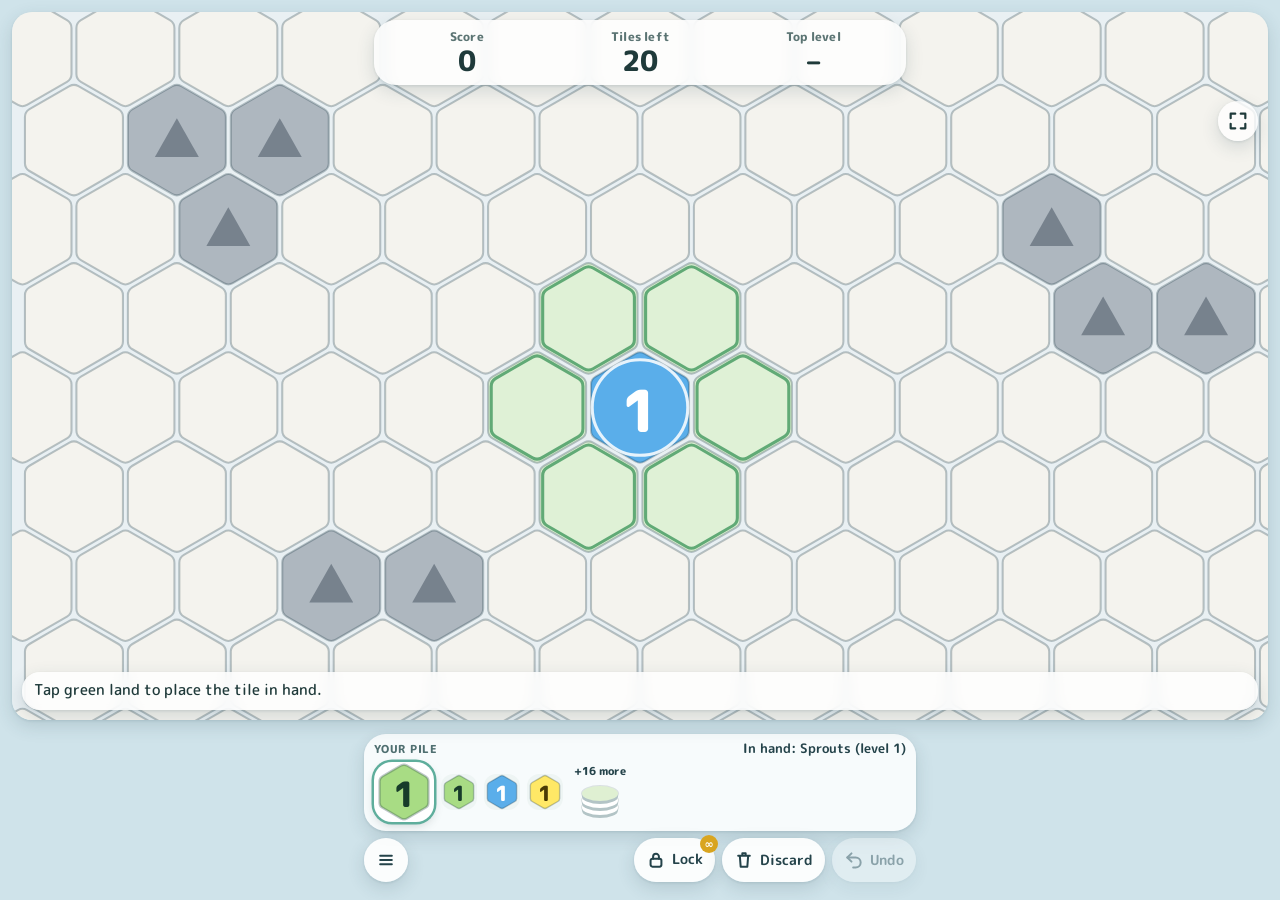
==== index.html @ 90995d63 "LOU-298: Rivers level up past 2, and the width stops at 2 Dan, Nov 20: "make rivers also level up, j" ====
<!doctype html>
<html lang="en">
<head>
<meta charset="utf-8">
<meta name="viewport" content="width=device-width, initial-scale=1, viewport-fit=cover">
<title>Flowgrow</title>
<meta name="description" content="Flowgrow: grow an island from your river. Place tiles, combine the same level, and let the river reach more land.">
<meta name="robots" content="noindex">
<meta name="apple-mobile-web-app-capable" content="yes">
<meta name="mobile-web-app-capable" content="yes">
<meta name="apple-mobile-web-app-title" content="Flowgrow">
<meta name="apple-mobile-web-app-status-bar-style" content="default">
<meta name="theme-color" content="#cfe3ea">
<link rel="manifest" href="manifest.webmanifest">
<link rel="apple-touch-icon" href="apple-touch-icon.png">
<link rel="icon" type="image/png" sizes="192x192" href="icon-192.png">
<link rel="stylesheet" href="fonts/fonts.css">
<link rel="stylesheet" href="play.css">
<link rel="stylesheet" href="flowgrow.css">
</head>
<body>
<!-- Flowgrow (LOU-298, LOU-299): an ecology and nature building game on a hex grid. It began inside Flow Tile and has had its own repo and
     site since Nov 20, 2026. Its own files are flowgrow.js, flowgrow.css and flowgrow.config.js; play.css is a copy of Flow Tile's stylesheet. -->
<div class="app fg" id="app">
  <div class="board" id="board">
    <canvas id="cv" aria-label="The island"></canvas>
    <div class="overlay top" id="top">
      <div class="stats">
        <div class="stat"><span>Score</span><b id="hScore">0</b></div>
        <div class="stat"><span>Tiles left</span><b id="hLeft">0</b></div>
        <div class="stat"><span>Top level</span><b id="hTop">–</b></div>
      </div>
    </div>
    <button type="button" class="icon sq zoom" id="fitBtn" aria-label="Show the whole island"></button>
    <div class="overlay bottom" id="bottom">
      <div class="stuck seaq" id="lockq" role="alertdialog" aria-label="Lock this tile?" hidden><span><b id="lockT"></b><small id="lockS"></small></span><div><button type="button" id="lockYes">Lock</button><button type="button" id="lockNo">Cancel</button></div></div>
      <div class="stuck seaq" id="endq" role="status" hidden><span><b>The pile is empty</b><small>Lock a tile for more copies, or end the run.</small></span><div><button type="button" id="endYes">End run</button></div></div>
      <div class="msg fade" id="msg" role="status"></div>
    </div>
    <div class="lvdone" id="win" style="--t0:0s" hidden>
      <div class="dsheet" role="dialog" aria-labelledby="winTitle">
        <i class="mgrip" aria-hidden="true"></i>
        <div class="dname">Flowgrow</div>
        <h2 id="winTitle">Every tile is placed</h2>
        <div class="dscore" id="wScore"></div>
        <ul id="wGoals"></ul>
        <button type="button" class="dnext" id="again"><b>Play again</b></button>
        <div class="dtoast" id="dToast" role="status" hidden></div>
        <div class="dlinks"><button type="button" id="copyLog">Copy run log</button></div>
      </div>
    </div>
  </div>
  <div class="actions" id="actions">
    <!-- the pile, front to back: the tile in hand, the next tiles, the rest of the stack, then the copies banked by locks -->
    <div class="fgpile" aria-label="Your pile">
      <div class="fgcap"><b>Your pile</b><span id="hName"></span></div>
      <div class="fgtray">
        <div class="fgq" id="queue"></div>
        <div class="fgstack" id="stack" hidden><b id="stackN"></b><i></i><i></i><i></i></div>
        <div class="fgbank" id="bank" hidden><span>Back of the pile</span><div id="bankList"></div></div>
      </div>
    </div>
    <div class="fgbtns">
      <button type="button" id="menuBtn" class="fgb round" aria-label="Menu"><svg viewBox="0 0 24 24" aria-hidden="true"><path d="M5 7h14M5 12h14M5 17h14"/></svg></button>
      <i class="fgsp"></i>
      <button type="button" id="lockBtn" class="fgb fglock" aria-label="Lock a tile"><svg viewBox="0 0 24 24" aria-hidden="true"><rect x="5.500" y="10.500" width="13" height="9.500" rx="2.200"/><path d="M8.500 10.500V8a3.500 3.500 0 017 0v2.500"/></svg><span><b>Lock</b><small id="lockIn"></small></span><b class="ubadge" id="lockN">0</b></button>
      <button type="button" id="discardBtn" class="fgb fgbw" aria-label="Discard this tile"><svg viewBox="0 0 24 24" aria-hidden="true"><path d="M5 7h14M10 7V4h4v3M7 7l1 13h8l1-13"/></svg><b class="fgw">Discard</b></button>
      <button type="button" id="undoBtn" class="fgb fgbw" aria-label="Undo"><svg viewBox="0 0 24 24" aria-hidden="true"><path d="M9 14L4 9l5-5"/><path d="M4 9h10a6 6 0 010 12h-3"/></svg><b class="fgw">Undo</b></button>
    </div>
  </div>
  <div class="mwrap" id="menu" hidden><div class="msheet" role="dialog" aria-label="Menu">
    <i class="mgrip" aria-hidden="true"></i>
    <div class="mhead"><b>Flowgrow</b><span id="mSeed"></span></div>
    <p class="fghow">Place tiles near your river. Two tiles of the same level make the next level. River tiles reach more land.</p>
    <p class="fghow" id="howRiver" hidden></p>
    <p class="fghow" id="howBiome" hidden></p>
    <p class="fghow" id="howBare" hidden></p>
    <p class="fghow" id="howLock">There is no limit on locks. Lock a tile to copy its neighbours, at its level or below, to the back of your pile. A locked tile can't grow any more.</p>
    <div class="fgladder" id="ladder" aria-label="The levels"></div>
    <button type="button" class="mrow" data-m="look"><i class="mico"><svg viewBox="0 0 24 24" aria-hidden="true"><path d="M12 3l7.800 4.500v9L12 21l-7.800-4.500v-9z"/></svg></i><span>Look<small id="lookNote"></small></span></button>
    <button type="button" class="mrow" data-m="zoom"><i class="mico"><svg viewBox="0 0 24 24" aria-hidden="true"><path d="M4 9V4h5M20 9V4h-5M4 15v5h5M20 15v5h-5"/></svg></i><span>Whole island<small>Zoom out, or back in</small></span></button>
    <button type="button" class="mrow" data-m="log"><i class="mico"><svg viewBox="0 0 24 24" aria-hidden="true"><path d="M7 4h10v16H7z"/><path d="M10 9h4M10 13h4"/></svg></i><span>Copy run log<small>One line per move</small></span></button>
    <button type="button" class="mrow rust" data-m="new"><i class="mico"><svg viewBox="0 0 24 24" aria-hidden="true"><path d="M3 12a9 9 0 109-9 9.500 9.500 0 00-6.700 2.800L3 8"/><path d="M3 3v5h5"/></svg></i><span>New run<small>Asks you to confirm</small></span></button>
    <div class="mconf" id="mConf" hidden><span>Start a new run? This run is lost.</span><button type="button" class="mgo" data-m="newYes">New run</button><button type="button" data-m="newNo">Cancel</button></div>
  </div></div>
</div>
<script src="flowgrow.config.js"></script>
<script src="flowgrow.js"></script>
</body>
</html>
---- fonts/fonts.css ----
/* Flow Tile's one typeface, hosted with the game so it works offline and the first load doesn't wait on another site (LOU-293).
   M PLUS Rounded 1c (latin), by Coji Morishita and the M+ Fonts Project, under the SIL Open Font License 1.1. */
@font-face{font-family:"M PLUS Rounded 1c";font-style:normal;font-weight:500;font-display:swap;src:url("mplus-rounded-500.woff2") format("woff2")}
@font-face{font-family:"M PLUS Rounded 1c";font-style:normal;font-weight:700;font-display:swap;src:url("mplus-rounded-700.woff2") format("woff2")}
@font-face{font-family:"M PLUS Rounded 1c";font-style:normal;font-weight:800;font-display:swap;src:url("mplus-rounded-800.woff2") format("woff2")}
---- play.css ----
/* Copied whole from Flow Tile's play.css (DanRossLi/flowtile, commit 7f58a99, Nov 20, 2026). Flowgrow uses part of it for the board, the top bar,
   the menu sheet and the result sheet; the rest is the river game's and can be trimmed. */
/* Flow Tile: shared layout for every map.
   Everything lives inside the game window: title bar and stats float over the top of the board,
   the message floats at the bottom, and the action buttons sit under the board at the thumb.
   Look: bright, flat and chunky (Polytopia-style): solid panels with a darker bottom edge, bold rounded type. */
:root{
  --night:#13222e; --panel:#1e3a4e; --panel-2:#2a4d66; --ink:#eef6fb; --muted:#a9c3d3;
  --water:#5cc0ff; --flow:#62e0c8; --blue:#2f9be8; --blue-d:#1d6aa6; --gold:#ffd166; --gold-d:#c98f1e; --warn:#ff9f5a; --green:#7cc94c;
  --paper:#f4f1e8; --paper-ink:#23323b; --paper-line:#e2ddd0;
  --glass:rgba(14,32,48,.82); --edge:inset 0 -3px 0 rgba(0,0,0,.28);
  --display:"Fredoka","Nunito",system-ui,sans-serif; --body:"Nunito",system-ui,sans-serif;
  --gap:8px; --btn-pad:14px;
  color-scheme:dark;
}
html,body{height:100%;margin:0;overflow:hidden}
body{position:fixed;inset:0;background:linear-gradient(180deg,#1a3346 0%,var(--night) 60%,#0f1c26 100%);color:var(--ink);font-family:var(--body);font-size:15px;
  -webkit-tap-highlight-color:transparent;overscroll-behavior:none;-webkit-user-select:none;user-select:none}
.app{max-width:560px;margin:0 auto;height:100%;height:100dvh;box-sizing:border-box;display:grid;gap:var(--gap);
  grid-template-rows:minmax(0,1fr) auto;grid-template-areas:"board" "actions";
  padding:max(8px,env(safe-area-inset-top,0px)) max(8px,env(safe-area-inset-right,0px)) max(10px,env(safe-area-inset-bottom,0px)) max(8px,env(safe-area-inset-left,0px))}

/* ---------- the game window: an island in the sea */
.board{grid-area:board;position:relative;min-height:0;border-radius:22px;overflow:hidden;touch-action:none;background:#2b68b0;
  box-shadow:0 6px 0 #0b1620,inset 0 0 0 2px rgba(255,255,255,.08)}
canvas{position:absolute;inset:0;width:100%;height:100%;display:block;-webkit-touch-callout:none;-webkit-user-select:none;user-select:none}
.overlay{position:absolute;left:0;right:0;pointer-events:none;padding:10px}
.overlay button{pointer-events:auto}
.top{top:0;display:grid;gap:4px;padding:8px 10px 6px;background:linear-gradient(180deg,rgba(9,24,38,.55) 0%,rgba(9,24,38,.25) 65%,rgba(9,24,38,0) 100%)}
/* ---------- top bar like Polytopia (LOU-267): Score · Turn · Water (+flow), a small label over a big number, straight on the map */
.stats{display:grid;grid-template-columns:1fr 1fr 1.35fr;align-items:end;text-align:center}
.stats .stat{display:block;background:none;box-shadow:none;border-radius:12px;padding:2px 0;margin:0;color:#fff;font-family:var(--body);min-width:0}
.stats button.stat{pointer-events:auto;cursor:pointer}
.stats button.stat:active{transform:translateY(1px);box-shadow:none}
.stat span{display:block;font-size:12px;font-weight:800;letter-spacing:.07em;text-transform:uppercase;color:#eaf4fa;white-space:nowrap;
  text-shadow:0 1px 2px rgba(0,0,0,.9),0 0 6px rgba(0,0,0,.6)}
.stat span small{font-size:11px;letter-spacing:.02em;text-transform:none;color:#cfe2ee}
.stat b{display:flex;justify-content:center;align-items:baseline;gap:4px;font-family:var(--display);font-weight:700;font-size:26px;line-height:1.1;color:#fff;white-space:nowrap;
  font-variant-numeric:tabular-nums;text-shadow:0 2px 0 rgba(0,0,0,.6),0 0 8px rgba(0,0,0,.5)}
.stat b i{font-style:normal}
.stat b small{font-size:16px;color:#dbe8f0}
.stat.over b{color:var(--warn)}
.stat.water b i{color:var(--water)}
.stat.water b svg{width:21px;height:21px;align-self:center;fill:var(--water);stroke:#0b3a5e;stroke-width:1.2;filter:drop-shadow(0 2px 0 rgba(0,0,0,.5))}
.stat.water b svg .hl{fill:none;stroke:#e6f6ff;stroke-width:1.8;stroke-linecap:round}
.stat.water em{display:inline-block;font-style:normal;color:var(--flow);font-size:20px}
.stat.water em i{color:var(--flow) !important}
.stat.bump,.stat em.bump{animation:bump .35s ease-out}
.stat.spill{animation:spill .5s ease-out}
.subrow{display:flex;flex-wrap:wrap;justify-content:center;align-items:center;gap:5px}
.wx{display:inline-flex;align-items:center;gap:4px;padding:3px 9px;border-radius:999px;background:rgba(10,26,40,.62);font-weight:800;font-size:12px;white-space:nowrap;color:#fff}
.wx svg{width:15px;height:15px;fill:none;stroke:#fff;stroke-width:3;stroke-linecap:round;stroke-linejoin:round}
.wx span{color:var(--muted);font-size:11px}
.wx.rain b,.wx.cloud b{color:#9fd4ff}.wx.drought b{color:#ffbe5a}.wx.fire b{color:#ff7a5a}
/* the Water card */
.cells.big{margin:0}
.cells.big i{height:14px;border-radius:6px;background:#d9d3c4;box-shadow:inset 0 2px 0 rgba(0,0,0,.12)}
.cells.big i.f{background:#2f9be8;box-shadow:inset 0 -2px 0 rgba(0,0,0,.18)}
.wline{display:flex;justify-content:space-between;gap:10px;font-weight:800;font-size:14px;padding:2px 2px}
.wline span{color:#6c7b83}
.wline b.flw{color:#178a76}
.tcard .rivers button{background:#ebe5d6;color:#4c5c65;box-shadow:none}
.tcard .rivers button small{color:var(--paper-ink)}
.tcard .rivers button.on{box-shadow:inset 0 0 0 2px #2f9be8}
.bottom{bottom:0}

.bar{display:flex;align-items:center;gap:10px;min-width:0}
.brand{font-family:var(--display);font-weight:700;font-size:21px;letter-spacing:.01em;white-space:nowrap;text-shadow:0 3px 0 #0b1620}
.brand span{color:var(--water)}
.lvl{flex:1;min-width:0;font-size:12px;color:#d6e6f0;font-weight:800;letter-spacing:.1em;text-transform:uppercase;
  white-space:nowrap;overflow:hidden;text-overflow:ellipsis;text-align:right;text-shadow:0 2px 0 rgba(0,0,0,.35)}
.icon{width:40px;height:40px;padding:0;border-radius:50%;font-size:18px;flex:none;background:var(--panel-2);box-shadow:0 3px 0 #0f2232}

.hud{display:flex;gap:0;background:#142d40;border-radius:14px;box-shadow:inset 0 3px 0 rgba(0,0,0,.22);padding:2px 0}
/* stats sit in one solid strip, split by thin lines (LOU-260) */
.hud .chip{background:none;box-shadow:none;border-radius:0;border-left:2px solid rgba(255,255,255,.07)}
.hud .chip:first-child{border-left:0}
.chip{flex:1;min-width:0;background:var(--glass);border-radius:14px;padding:5px 6px;text-align:center;box-shadow:var(--edge)}
.chip span{display:block;font-size:10px;color:var(--muted);font-weight:800;letter-spacing:.08em;text-transform:uppercase;
  white-space:nowrap;overflow:hidden;text-overflow:ellipsis}
.chip b{display:block;font-family:var(--display);font-weight:700;font-size:20px;font-variant-numeric:tabular-nums;line-height:1.15;white-space:nowrap;text-shadow:0 2px 0 rgba(0,0,0,.35)}
.chip i{font-style:normal}
.chip small{font-size:.55em;font-weight:800;color:var(--muted);margin-left:2px;text-shadow:none}
/* water tank: amount, storage cells, flow per turn */
.chip.tank{text-align:left;padding:7px 10px}
.tline{display:flex;align-items:baseline;gap:6px;min-width:0}
.tank .tline span{display:inline;flex:none}
.tank .tline b{display:inline;color:var(--water);font-size:22px}
.tank .tline small{font-size:12px;margin:0;white-space:nowrap}
.tank .tline em{margin-left:auto;font-style:normal;font-weight:800;font-size:12px;color:#0f2a12;background:#8fdc5e;border-radius:999px;padding:1px 8px;white-space:nowrap;box-shadow:inset 0 -2px 0 rgba(0,0,0,.2)}
.cells{display:flex;gap:3px;margin-top:6px}
.cells i{flex:1;height:9px;border-radius:4px;background:#244459;box-shadow:inset 0 2px 0 rgba(0,0,0,.25)}
.cells i.f{background:var(--water);box-shadow:inset 0 -2px 0 rgba(0,0,0,.18)}
.cells i.new{animation:fill .45s cubic-bezier(.3,1.6,.5,1) var(--d,0ms) both}
@keyframes fill{0%{transform:scaleY(.2);background:#244459}60%{transform:scaleY(1.5);background:#bfe9ff}100%{transform:none}}
.chip.spill{animation:spill .5s ease-out}
@keyframes spill{20%,60%{transform:translateX(-3px)}40%,80%{transform:translateX(3px)}}
.chip.mini{flex:none;width:70px}
/* flow: its own teal chip (LOU-258). Water is blue, flow is teal, green means grass */
.chip.flow{width:84px;padding-bottom:4px}
.chip.flow span{color:var(--flow)}
.chip.flow b{color:var(--flow);display:flex;align-items:center;justify-content:center;gap:3px}
.chip.flow b svg{width:17px;height:17px;fill:none;stroke:var(--flow);stroke-width:2.6;stroke-linecap:round;flex:none}
.chip.flow b i{font-style:normal}
.chip.flow .per{display:block;margin:0;font-size:9px;line-height:1.1;color:var(--muted);white-space:nowrap}
.hud.many .chip.flow{width:58px}
.hud.many .chip.flow .per{display:none}
.chip.mini.over b{color:var(--warn)}
.chip.wind{width:56px}
.chip.sky{width:72px;padding-left:4px;padding-right:4px}
.chip.sky span{letter-spacing:.02em}
.chip.sky b{font-size:17px;white-space:nowrap}
.hud.many .chip.mini{width:56px}
.hud.many .chip.sky{width:68px}
.hud.many .chip.wind{width:48px}
.tank .tline{flex-wrap:wrap;row-gap:2px}
.chip.sky.rain b,.chip.sky.cloud b{color:#9fd4ff}
.chip.sky.drought b{color:#ffbe5a}
.chip.sky.fire b{color:#ff7a5a}
.chip.wind svg{width:22px;height:22px;fill:none;stroke:#fff;stroke-width:3;stroke-linecap:round;stroke-linejoin:round;display:block;margin:1px auto 0}
/* goals stay on screen */
.goals{display:flex;flex-wrap:wrap;gap:5px;justify-content:center}
.goal{display:inline-flex;align-items:center;gap:4px;padding:3px 9px;border-radius:999px;background:rgba(10,26,40,.62);font-weight:800;font-size:12px;white-space:nowrap}
.goal svg{width:14px;height:14px;fill:none;stroke:var(--muted);stroke-width:2.2;stroke-linejoin:round}
.goal.got{color:#3a2600;background:var(--gold);box-shadow:inset 0 -3px 0 var(--gold-d)}
.goal.got svg{fill:#fff6d6;stroke:#3a2600}
.goal.live{color:var(--gold)}
dialog b.wtr{color:#1d6aa6}dialog b.flw{color:#178a76}
.goal.live svg{stroke:var(--gold)}
.goal.miss{color:var(--warn)}
.goal.miss svg{stroke:var(--warn)}
.goal.bump{animation:bump .35s ease-out}
/* zoom button floats under the top bar */
.zoom{position:absolute;right:10px;z-index:1;display:grid;place-items:center;border-radius:14px;color:var(--ink);background:var(--panel-2);box-shadow:0 3px 0 #0f2232}
.sq svg,.zoom svg{width:22px;height:22px;fill:none;stroke:currentColor;stroke-width:2.4;stroke-linecap:round;stroke-linejoin:round;display:block;margin:auto}
.chip.bump{animation:bump .35s ease-out}
@keyframes bump{40%{transform:scale(1.1)}}

.msg{background:var(--paper);color:var(--paper-ink);border-radius:16px;padding:9px 13px;
  font-weight:800;font-size:14px;line-height:1.35;box-shadow:0 4px 0 #b9b19c,0 8px 18px rgba(0,0,0,.25);
  min-height:calc(1.35em + 18px);box-sizing:border-box}
.msg{transition:opacity .5s,transform .5s}
.msg.fade{opacity:0;transform:translateY(6px)}
.msg.warn{background:#ffe2c6;color:#6b2c00;box-shadow:0 4px 0 #d79a66,0 8px 18px rgba(0,0,0,.25)}
.msg.pop{animation:msgpop .32s cubic-bezier(.3,1.5,.5,1)}
@keyframes msgpop{from{transform:translateY(8px) scale(.97);opacity:.4}}

/* ---------- win card, centred over the board: stars, a blue ribbon, the goals on paper */
.win{position:absolute;inset:0;display:grid;place-items:center;padding:16px;background:rgba(8,20,32,.55);pointer-events:auto;animation:fadein .4s .7s both}
.win[hidden]{display:none}
@keyframes fadein{from{opacity:0}}
.card{background:var(--panel);border-radius:22px;padding:14px 16px 16px;text-align:center;width:min(330px,100%);box-sizing:border-box;
  box-shadow:0 6px 0 #0b1620,0 16px 40px rgba(0,0,0,.45);animation:cardin .45s .75s cubic-bezier(.3,1.4,.5,1) both}
@keyframes cardin{from{transform:translateY(30px) scale(.9);opacity:0}}
.stars{display:flex;justify-content:center;align-items:flex-end;gap:2px;height:72px}
.stars .st svg{display:block;width:52px;height:52px}
.stars .st.s1 svg{width:68px;height:68px}
.stars .st path{fill:#2b4a5e;stroke:#16303f;stroke-width:1.2;stroke-linejoin:round}
.stars .st path.glint{fill:rgba(255,255,255,.06);stroke:none}
.stars .st.on path{fill:var(--gold);stroke:var(--gold-d)}
.stars .st.on path.glint{fill:#ffe39a;stroke:none}
.stars .st{animation:starpop .5s cubic-bezier(.3,1.8,.5,1) both}
.stars .s0{animation-delay:1.05s}.stars .s1{animation-delay:1.3s}.stars .s2{animation-delay:1.55s}
@keyframes starpop{from{transform:scale(0) rotate(-40deg);opacity:0}}
.ribbon{display:inline-block;margin:6px 0 2px;background:var(--blue);padding:9px 26px;border-radius:12px;box-shadow:inset 0 -4px 0 var(--blue-d),0 6px 14px rgba(0,0,0,.3)}
.card h2{font-family:var(--display);font-weight:700;font-size:23px;line-height:1.05;margin:0;color:#fff}
.wsub{font-size:11px;font-weight:800;letter-spacing:.12em;text-transform:uppercase;color:var(--muted);margin:6px 0 2px}
.card ul{list-style:none;margin:10px 0 14px;padding:4px 12px;display:grid;font-size:14px;text-align:left;background:var(--paper);color:var(--paper-ink);border-radius:18px}
.card li{display:flex;align-items:center;gap:10px;padding:8px 0;border-bottom:1px solid var(--paper-line);font-weight:800}
.card li:last-child{border-bottom:0}
.card li i{width:28px;height:28px;border-radius:50%;flex:none;background:#c9c3b3}
.card li.g0 i{background:var(--blue)}.card li.g1 i{background:#5cb844}.card li.g2 i{background:#e2a41c}.card li.g3 i{background:#3f8a4a}
.card li span{flex:1;min-width:0}
.card li b{font-family:var(--display);font-size:18px;color:#b8b09b}
.card li.got b{color:#e2a41c}
.card li.extra b{color:var(--paper-ink)}
.card .row{display:grid;grid-template-columns:1fr 1fr;gap:8px}
.card .row.one{grid-template-columns:1fr}
.card a.btn{text-decoration:none;text-align:center}

/* ---------- buttons: solid, with a darker bottom edge that presses in */
.actions{grid-area:actions;display:grid;grid-template-columns:1fr 1fr 1fr 1.5fr;align-items:end;gap:4px;padding:6px 8px 4px;
  background:var(--panel);border-radius:20px;box-shadow:0 4px 0 #0b1620}
/* round labelled buttons, Polytopia-style (LOU-260) */
button.rb{background:none;box-shadow:none;padding:0;display:grid;justify-items:center;gap:3px;min-width:0;border-radius:14px}
button.rb:active:not(:disabled){transform:none;box-shadow:none}
.rb>i{position:relative;display:grid;place-items:center;width:46px;height:46px;border-radius:50%;background:var(--panel-2);color:var(--ink);
  box-shadow:0 4px 0 #0f2232,inset 0 2px 0 rgba(255,255,255,.08);transition:transform .08s}
.rb:active:not(:disabled)>i{transform:translateY(3px);box-shadow:0 1px 0 #0f2232}
.rb>i svg{width:22px;height:22px;fill:none;stroke:currentColor;stroke-width:2.4;stroke-linecap:round;stroke-linejoin:round}
.rb>span{font-size:11px;font-weight:700;line-height:1.1;color:var(--muted);text-align:center;letter-spacing:.02em}
.rb.go>i{width:62px;height:62px;margin-top:-22px;background:var(--blue);color:#fff;box-shadow:0 5px 0 var(--blue-d),0 0 0 4px var(--panel),0 8px 16px rgba(0,0,0,.3)}
.rb.go:active:not(:disabled)>i{box-shadow:0 2px 0 var(--blue-d),0 0 0 4px var(--panel)}
.rb.go>i svg{width:32px;height:32px;stroke-width:2.4}
.rb.go>span{color:#fff;font-size:12px}
.rb.go .gain{position:absolute;top:-13px;left:50%;transform:translateX(-50%);font:800 11px var(--body);color:#06233a;background:#bfe4ff;padding:2px 7px;box-shadow:0 2px 0 rgba(0,0,0,.25);white-space:nowrap}
.rb.go .gain.spill{background:var(--warn);color:#2a1608}
.rb.go.ready>i{animation:ready 1.4s ease-in-out infinite}
.rb:disabled{opacity:.45}

/* ---------- turn banner: sweeps across the board at each water cycle (LOU-260) */
.banner{position:absolute;left:0;right:0;top:42%;z-index:3;pointer-events:none;display:grid;justify-items:center;padding:10px 0 12px;
  background:linear-gradient(90deg,rgba(29,106,166,0),rgba(29,106,166,.92) 18%,rgba(47,155,232,.95) 50%,rgba(29,106,166,.92) 82%,rgba(29,106,166,0));
  box-shadow:0 4px 0 rgba(11,22,32,.35);opacity:0}
.banner[hidden]{display:none}
.banner b{font-family:var(--display);font-weight:700;font-size:34px;line-height:1;color:#fff;text-shadow:0 3px 0 var(--blue-d)}
.banner small{font-weight:800;font-size:13px;color:#e4f4ff;margin-top:3px}
.banner.go{animation:bswipe 1.7s cubic-bezier(.2,.9,.3,1) both}
.banner.go b{animation:bpop 1.7s cubic-bezier(.3,1.6,.5,1) both}
@keyframes bswipe{0%{opacity:0;transform:translateX(-60%) scaleY(.6)}18%{opacity:1;transform:none}78%{opacity:1;transform:none}100%{opacity:0;transform:translateX(60%) scaleY(.8)}}
@keyframes bpop{0%{transform:scale(.4)}22%{transform:scale(1.12)}32%{transform:none}}
@media (prefers-reduced-motion:reduce){.banner.go,.banner.go b{animation:none;opacity:1}}
button,a.btn{font:inherit;font-family:var(--display);font-weight:700;font-size:17px;border:0;border-radius:16px;padding:var(--btn-pad) 10px;
  color:var(--ink);background:var(--panel-2);cursor:pointer;touch-action:manipulation;display:block;box-shadow:0 4px 0 #0f2232;transition:transform .08s}
button:active:not(:disabled),a.btn:active{transform:translateY(3px);box-shadow:0 1px 0 #0f2232}
.end{background:var(--blue) !important;color:#fff !important;box-shadow:0 5px 0 var(--blue-d) !important;text-shadow:0 2px 0 rgba(0,0,0,.2)}
.end:active:not(:disabled){transform:translateY(3px);box-shadow:0 2px 0 var(--blue-d) !important}
button:disabled{opacity:.45}
button:focus-visible,a.btn:focus-visible{outline:3px solid var(--gold);outline-offset:2px}
.end{display:flex;align-items:center;justify-content:center;gap:4px 8px;flex-wrap:wrap;line-height:1.15}
.gain{font-size:14px;padding:2px 9px;border-radius:999px;background:rgba(6,35,58,.28);text-shadow:none}
.gain[hidden]{display:none}
.gain.spill{background:var(--warn);color:#2a1608}
.end.ready{animation:ready 1.4s ease-in-out infinite}
@keyframes ready{50%{transform:translateY(-2px);box-shadow:0 7px 0 var(--blue-d),0 0 0 7px rgba(92,192,255,.3)}}

/* ---------- goal card: what this map teaches and its star goals */
dialog.goalcard .eyebrow{display:block;font-family:var(--display);font-weight:600;font-size:13px;letter-spacing:.06em;text-transform:uppercase;color:#2f9be8;margin:0 0 2px}
dialog.goalcard .learn{margin:0 0 14px;font-size:16px}
dialog.goalcard h3{font-family:var(--display);color:var(--paper-ink);font-size:16px;margin:0 0 8px}
dialog.goalcard .aims{list-style:none;padding:0;margin:0 0 16px;gap:8px}
dialog.goalcard .aims li{display:flex;align-items:center;gap:10px;padding:9px 12px;border-radius:12px;background:#ebe5d6;font-weight:700;animation:aimin .4s both}
dialog.goalcard .aims li:nth-child(2){animation-delay:.12s}dialog.goalcard .aims li:nth-child(3){animation-delay:.24s}
dialog.goalcard .aims svg{width:22px;height:22px;flex:none;fill:#ffcf3a;stroke:#c9961a;stroke-width:1.5;stroke-linejoin:round}
@keyframes aimin{from{opacity:0;transform:translateX(-10px)}to{opacity:1;transform:none}}
@media (prefers-reduced-motion:reduce){dialog.goalcard .aims li{animation:none}}
dialog .orow2{display:grid;gap:8px}
dialog .orow2 a.btn{text-decoration:none;text-align:center}
/* ---------- help dialog */
dialog{background:var(--paper);color:#4c5c65;border:0;border-radius:20px;padding:18px 18px;font-size:15px;line-height:1.45;
  width:min(420px,calc(100vw - 32px));max-height:calc(100dvh - 48px);overflow:auto;box-sizing:border-box;box-shadow:0 6px 0 #b9b19c}
dialog[open]{animation:cardin .35s cubic-bezier(.3,1.4,.5,1)}
dialog::backdrop{background:rgba(5,12,18,.65)}
dialog h2{font-family:var(--display);color:var(--paper-ink);font-size:22px;margin:0 0 8px}
dialog ul{margin:0 0 14px;padding-left:18px;display:grid;gap:7px}
dialog b{color:var(--paper-ink)}
dialog form button{width:100%}
dialog a.btn{text-decoration:none;display:block}
dialog .opts{display:grid;gap:10px;margin:0 0 14px;padding:12px;border-radius:14px;background:#ebe5d6}
dialog .opts .hard{display:flex;align-items:center;gap:8px;font-weight:700}
dialog .opts input{width:20px;height:20px;accent-color:#2f9be8}
dialog .orow{display:flex;gap:8px}
dialog .orow>*{flex:1;text-align:center;font-size:14px;padding:10px 8px}

@media (prefers-reduced-motion:reduce){.stat.bump,.stat em.bump,.stat.spill,.msg.fade,.chip.bump,.goal.bump,.end.ready,.cells i.new,.chip.spill,.msg.pop,.win,.card,.stars .st,.tcard,dialog[open]{animation:none}}
/* short phones: tighten */
@media (max-height:680px){
  :root{--gap:6px;--btn-pad:11px}
  .overlay{padding:8px}
  .top{gap:6px}
  .brand{font-size:18px}
  .chip{padding:3px 4px}
  .chip b{font-size:16px}
  .chip span{font-size:9px}
  .tank .tline b{font-size:18px}
  .cells{margin-top:3px}
  .cells i{height:7px}
  .goal{padding:3px 8px;font-size:11px}
  button,a.btn{font-size:16px}
  .rb>i{width:40px;height:40px}
  .rb.go>i{width:54px;height:54px;margin-top:-18px}
  .banner b{font-size:28px}
}
/* phone on its side: buttons in a column beside the game window */
@media (orientation:landscape) and (max-height:540px){
  .app{max-width:none;grid-template-columns:minmax(0,1fr) 170px;grid-template-rows:minmax(0,1fr);grid-template-areas:"board actions"}
  .actions{grid-template-columns:1fr 1fr 1fr;align-content:end;padding:10px 6px;row-gap:12px}
  .actions .rb.go{grid-column:1/-1;grid-row:1}
  .rb.go>i{margin-top:0}
  .rb>i{width:38px;height:38px}
  .rb>span{font-size:10px}
  .top{grid-template-columns:minmax(0,1fr) auto;align-items:center}
  .bar,.rivers{grid-column:1/-1}
  .goals{flex-wrap:nowrap}
}

/* ---------- several rivers (tributary maps): one pill per river, tap to switch */
.rivers{display:flex;gap:6px}
.rivers[hidden]{display:none}
.rivers button{flex:1;min-width:0;min-height:40px;padding:4px 8px;border-radius:12px;background:var(--glass);color:var(--muted);font:800 12px var(--body);box-shadow:var(--edge);text-align:left;line-height:1.2}
.rivers button small{display:block;font-size:12px;color:var(--ink);font-variant-numeric:tabular-nums}
.rivers button.on{color:var(--ink);box-shadow:inset 0 0 0 2px var(--water),var(--edge)}
.rivers button:disabled{opacity:.55}

/* ---------- tile card: what a tile does and what you can do with it (paper card) */
.tcard{position:absolute;left:8px;right:8px;bottom:8px;z-index:2;display:grid;gap:8px;padding:12px;border-radius:20px;background:var(--paper);color:var(--paper-ink);
  box-shadow:0 5px 0 #b9b19c,0 12px 30px rgba(0,0,0,.4);max-height:calc(100% - 16px);overflow:auto;box-sizing:border-box;animation:tcin .28s cubic-bezier(.3,1.5,.5,1)}
@keyframes tcin{from{transform:translateY(14px) scale(.96);opacity:0}}
.tcard[hidden]{display:none}
.tcard.up{bottom:auto}
.tcard.left,.tcard.right{width:280px;max-width:60%}
.tcard.left{right:auto}
.tcard.right{left:auto}
.thead{display:flex;align-items:center;gap:10px}
.swatch{width:34px;height:34px;border-radius:10px;flex:none;box-shadow:inset 0 -3px 0 rgba(0,0,0,.2)}
.tname{flex:1;min-width:0}
.tname b{display:block;font-family:var(--display);font-weight:700;font-size:18px}
.tname small{display:block;font-size:13px;font-weight:700;line-height:1.35;color:#4c5c65}
button.tclose{flex:none;width:40px;height:40px;padding:0;border-radius:50%;display:grid;place-items:center;background:#e2ddd0;color:var(--paper-ink);box-shadow:0 3px 0 #c4bca7}
.tclose svg{width:16px;height:16px;fill:none;stroke:currentColor;stroke-width:2.8;stroke-linecap:round}
button.act{display:flex;align-items:center;gap:10px;width:100%;min-height:58px;padding:7px 12px 7px 9px;border-radius:999px;text-align:left;background:var(--blue);color:#fff;box-shadow:0 4px 0 var(--blue-d)}
button.act:active:not(:disabled){box-shadow:0 1px 0 var(--blue-d)}
button.act.plant{background:#4caf3f;box-shadow:0 4px 0 #2f7a2a}
button.act.trib{background:#3fb6c9;box-shadow:0 4px 0 #23818f}
button.act.collect{background:#2f9be8;box-shadow:0 4px 0 #1d6aa6}
button.act.moss{background:#7a9a4a;box-shadow:0 4px 0 #55702f}
button.act:disabled{opacity:1;background:#d5d9dc;color:#6c7b83;box-shadow:0 4px 0 #b3b9be}
.aico{flex:none;display:grid;place-items:center;width:38px;height:38px;border-radius:50%;background:rgba(255,255,255,.22);box-shadow:inset 0 -3px 0 rgba(0,0,0,.18)}
.aico svg{width:22px;height:22px;fill:none;stroke:#fff;stroke-width:2.4;stroke-linecap:round;stroke-linejoin:round}
button.act:disabled .aico{background:rgba(0,0,0,.07)}
button.act:disabled .aico svg{stroke:#8a979e}
.atext{flex:1;min-width:0}
.atext b{display:block;font-weight:700;font-size:16px;line-height:1.2}
.atext small{display:block;font-family:var(--body);font-weight:800;font-size:12px;line-height:1.3;opacity:.92}
.atext small.awarn{color:#ffe0c2;opacity:1}
button.act:disabled .atext small.awarn{color:#8a3a00}
.acost{flex:none;font-size:14px;background:rgba(0,0,0,.18);border-radius:999px;padding:3px 9px}
button.act:disabled .acost{background:rgba(0,0,0,.06)}

/* ---------- tutorial objectives (LOU-264): one at a time, a tick when done, dots for progress */
.obj{display:flex;align-items:center;gap:8px;margin:2px auto 0;max-width:420px;width:100%;box-sizing:border-box;padding:7px 8px 7px 7px;border-radius:16px;
  background:var(--paper);color:var(--paper-ink);box-shadow:0 4px 0 #b9b19c,0 8px 16px rgba(0,0,0,.25);pointer-events:auto}
.ock{flex:none;display:grid;place-items:center;width:28px;height:28px;border-radius:50%;background:var(--gold);box-shadow:inset 0 -3px 0 var(--gold-d)}
.ock svg{width:16px;height:16px;fill:none;stroke:#3a2600;stroke-width:3;stroke-linecap:round;stroke-linejoin:round;opacity:0}
.obj.all .ock{background:#5cb844;box-shadow:inset 0 -3px 0 #3f8a2e}.obj.all .ock svg{opacity:1;stroke:#fff}
.otext{flex:1;min-width:0;font-weight:800;font-size:14px;line-height:1.25}
.odots{flex:none;display:flex;gap:3px}
.odots i{width:7px;height:7px;border-radius:50%;background:#d9d3c4}
.odots i.d{background:#5cb844}.odots i.c{background:var(--gold-d)}
button.oskip{flex:none;font:800 11px var(--body);padding:6px 8px;border-radius:10px;background:#e2ddd0;color:#4c5c65;box-shadow:0 2px 0 #c4bca7}
.obj.tick .ock{animation:otick .7s cubic-bezier(.3,1.6,.5,1)}
.obj.tick .ock svg{animation:ockon .7s both}
.obj.tick .otext{animation:oin .45s .25s cubic-bezier(.3,1.4,.5,1) both}
@keyframes otick{0%{background:#5cb844;transform:scale(1.35)}60%{background:#5cb844}100%{transform:none}}
@keyframes ockon{0%,60%{opacity:1;stroke:#fff}100%{opacity:0}}
@keyframes oin{from{opacity:0;transform:translateX(12px)}}
/* a button the objective is about gets a pulsing gold ring */
.rb.aim>i,.stat.aim{animation:aim 1.2s ease-in-out infinite}
@keyframes aim{50%{box-shadow:0 0 0 5px rgba(255,209,102,.9),0 0 18px rgba(255,209,102,.6)}}
@media (prefers-reduced-motion:reduce){.obj.tick .ock,.obj.tick .ock svg,.obj.tick .otext{animation:none}.rb.aim>i,.stat.aim{animation:none;box-shadow:0 0 0 4px var(--gold)}}

/* ---------- LOU-270: full screen on desktop, tidier top bar, water/storage, muted Next Water Cycle */
@media (min-width:700px) and (min-height:541px){
  .app{max-width:none;padding:12px 12px 12px}
  .actions{justify-self:center;width:min(560px,100%);box-sizing:border-box}
  .board{border-radius:26px}
  .stats{width:100%;max-width:520px;margin:0 auto}
}
.top{gap:5px;padding:8px 10px 10px}
.stat span{font-size:11px;letter-spacing:.09em;color:#cfe2ee}
.stat b .cap{font-size:15px;color:#9fc6df;align-self:baseline;margin-left:-2px}
.stat b .cap i{color:#9fc6df !important}
.stat.water em{font-size:17px}
.goal{padding:2px 8px 2px 6px;font-size:11.5px;background:rgba(10,26,40,.45);color:#dbe8f0}
.goal svg{width:12px;height:12px}
.obj{padding:5px 6px 5px 5px;border-radius:14px;max-width:400px}
.ock{width:24px;height:24px}
.otext{font-size:13.5px}
button.oskip{font-size:11px;padding:4px 8px;border-radius:9px;background:transparent;box-shadow:none;color:#7c8a92;text-decoration:underline;text-underline-offset:2px}
.rb.go.muted>i{background:var(--panel-2);color:#cfe2ee;box-shadow:0 5px 0 #15293a,0 0 0 4px var(--panel),0 6px 12px rgba(0,0,0,.25)}
.rb.go.muted>span{color:var(--muted)}
.rb.go.muted .gain{background:#3b6683;color:#e6f4ff}
.rb.go.ready>i{background:var(--blue)}

/* ==========================================================================
   A4 storybook theme (Nov 11): paper, ink and watercolour over everything above.
   Fonts: Fraunces for numbers and buttons, Patrick Hand for hints and tags, Nunito for labels.
   ========================================================================== */
:root{
  --paper:#fbf4e2; --paper-2:#efe3c4; --paper-ink:#3d2a17; --paper-line:#e2d3b0; --ink-b:#6b4f33; --label:#7a5c3c;
  --water:#2f7fb8; --flow:#1d8f78; --teal:#62e0c8; --blue:#2f6f9e; --blue-d:#1f4a6b; --gold:#e0a030; --gold-d:#a8721c; --warn:#b5562f; --rust:#b5562f;
  --display:"Fraunces",Georgia,serif; --hand:"Patrick Hand","Nunito",cursive; --body:"Nunito",system-ui,sans-serif;
  color-scheme:light;
}
body{background:#d9c69c;color:var(--paper-ink)}
.board{background:#efe3c4;border-radius:20px;box-shadow:0 0 0 1.5px var(--ink-b),3px 4px 0 rgba(107,79,51,.55)}
/* paper grain and a warm brown vignette over the whole view */
.board::after{content:"";position:absolute;inset:0;pointer-events:none;z-index:1;border-radius:inherit;
  background:radial-gradient(120% 90% at 50% 45%,rgba(0,0,0,0) 55%,rgba(110,72,34,.28) 100%),
    url("data:image/svg+xml;utf8,<svg xmlns='http://www.w3.org/2000/svg' width='160' height='160'><filter id='n'><feTurbulence type='fractalNoise' baseFrequency='.85' numOctaves='2' stitchTiles='stitch'/><feColorMatrix values='0 0 0 0 .35 0 0 0 0 .25 0 0 0 0 .15 0 0 0 .09 0'/></filter><rect width='160' height='160' filter='url(%23n)'/></svg>");
  mix-blend-mode:multiply}
.overlay,.zoom,.tcard,.win,.banner{z-index:2}
/* top bar (LOU-267/270 layout) on a paper fade */
.top{background:linear-gradient(180deg,rgba(239,227,196,.96) 0%,rgba(239,227,196,.85) 55%,rgba(239,227,196,0) 100%);padding:8px 10px 14px}
.stat span{color:var(--label);text-shadow:none;font-family:var(--body);font-weight:800;font-size:11px;letter-spacing:.09em}
.stat b{color:var(--paper-ink);text-shadow:none;font-family:var(--display);font-weight:700;font-size:28px}
.stat b small{color:var(--label);font-size:15px}
.stat.over b{color:var(--rust)}
.wx,.goal{background:rgba(251,244,226,.85);color:var(--label);box-shadow:inset 0 0 0 1.2px rgba(107,79,51,.45);font-family:var(--hand);font-weight:400;font-size:14px;padding:1px 9px}
.wx svg{stroke:var(--ink-b)}
.goal svg{stroke:var(--label)}
.goal.got{background:#f5d98a;color:#5a3d12;box-shadow:inset 0 0 0 1.2px var(--gold-d)}
.goal.got svg{fill:#fff3c4;stroke:#5a3d12}
.goal.live{color:var(--gold-d)}.goal.live svg{stroke:var(--gold-d)}
.goal.miss{color:var(--rust)}.goal.miss svg{stroke:var(--rust)}
.wx.rain b,.wx.cloud b{color:var(--water)}.wx.drought b{color:#b5762f}.wx.fire b{color:var(--rust)}
/* the water jar (LOU-278): water (blue), storage (notches), next cycle's flow (teal), spill (pours over the lip) */
.stats{grid-template-columns:1fr 1fr 1.7fr}
.stat.jar{display:flex;align-items:center;justify-content:center;gap:6px;padding:0}
.jsvg{width:36px;height:47px;flex:none;overflow:visible}
.jglass{fill:rgba(255,255,255,.45)}
.jink{fill:none;stroke:var(--ink-b);stroke-width:1.6;stroke-linejoin:round}
.jrim{fill:none;stroke:var(--ink-b);stroke-width:2.4;stroke-linecap:round}
.jlvl{transition:transform .4s cubic-bezier(.3,1,.5,1)}
.jteal{fill:var(--teal);opacity:.55;animation:jpulse 1.6s ease-in-out infinite}
.jwave{fill:#5aa9d0;animation:jwave 2s linear infinite}
.jn{stroke:var(--ink-b);stroke-width:1.2;stroke-linecap:round;opacity:.75;transition:transform .4s cubic-bezier(.3,1,.5,1)}
@keyframes jwave{to{transform:translateX(20px)}}
@keyframes jpulse{50%{opacity:.32}}
.jpour{display:none}
.spilling .jpour{display:inline}
.jstream{fill:none;stroke:var(--teal);stroke-width:2.2;stroke-linecap:round}
.jdrop{fill:var(--teal);animation:jdrop 1s ease-in infinite}
.jdrop.d2{animation-delay:.5s}
@keyframes jdrop{from{transform:translateY(0);opacity:1}to{transform:translateY(12px);opacity:0}}
.jnums{display:grid;justify-items:start;line-height:1;min-width:0}
.stat.jar b{display:block;font-size:28px;color:var(--water);line-height:1}
.stat.jar b .cap{font-family:var(--display);font-size:15px;color:var(--label);margin:0}
.stat.jar b .cap i{color:var(--label) !important}
.stat.jar em{display:block;font-family:var(--hand);font-size:15px;font-style:normal;color:var(--flow);white-space:nowrap;margin-top:2px}
.stat.jar em i{font-style:normal;color:var(--flow) !important}
.stat.jar em .jsp{color:var(--rust) !important}
.stat.jar.bump,.stat.jar em.bump{animation:none}
@media (prefers-reduced-motion:reduce){.jteal,.jwave,.jdrop{animation:none}.jlvl,.jn{transition:none}.jdrop.d2{display:none}}
/* zoom and round side buttons: paper with an ink border */
.zoom{background:var(--paper);color:var(--ink-b);box-shadow:0 0 0 1.5px var(--ink-b),2px 3px 0 rgba(107,79,51,.5);border-radius:50%}
/* hint: a paper note */
.msg{background:var(--paper);color:var(--paper-ink);border:1.5px solid var(--ink-b);border-radius:6px;box-shadow:3px 4px 0 rgba(107,79,51,.35);
  font-family:var(--hand);font-weight:400;font-size:17px;line-height:1.3;padding:8px 12px}
.msg.warn{background:#f6dcc4;color:#6b2c10;border-color:#8a4a24;box-shadow:3px 4px 0 rgba(138,74,36,.35)}
/* bottom bar */
.actions{background:var(--paper-2);box-shadow:0 0 0 1.5px var(--ink-b),3px 4px 0 rgba(107,79,51,.45);border-radius:18px}
.rb>i{background:var(--paper);color:var(--ink-b);box-shadow:0 0 0 1.5px var(--ink-b),2px 3px 0 rgba(107,79,51,.45)}
.rb:active:not(:disabled)>i{transform:translate(2px,3px);box-shadow:0 0 0 1.5px var(--ink-b)}
.rb>span{color:var(--label);font-family:var(--body);font-weight:800}
/* Next Water Cycle: blue with paper text when active; muted while you can still afford something */
.rb.go>i{background:var(--blue);color:var(--paper);box-shadow:0 0 0 2px var(--blue-d),3px 4px 0 var(--blue-d),0 0 0 6px var(--paper-2)}
.rb.go:active:not(:disabled)>i{box-shadow:0 0 0 2px var(--blue-d),1px 1px 0 var(--blue-d),0 0 0 6px var(--paper-2)}
.rb.go>span{color:var(--paper-ink);font-family:var(--display);font-weight:700;font-size:13px}
.rb.go .cyc{transform-origin:50% 50%;animation:cyc 6s linear infinite}
@keyframes cyc{to{transform:rotate(360deg)}}
.rb.go.muted>i{background:#c9d3d6;color:#5e6f78;box-shadow:0 0 0 2px #8c9aa0,3px 4px 0 #8c9aa0,0 0 0 6px var(--paper-2)}
.rb.go.muted .cyc{animation-duration:14s}
.rb.go.muted>span{color:var(--label)}
.rb.go .gain{font-family:var(--hand);font-weight:400;font-size:14px;color:var(--flow);background:var(--paper);box-shadow:0 0 0 1.2px var(--ink-b);border-radius:4px}
.rb.go .gain.spill,.gain.spill{color:var(--rust);background:var(--paper)}
.rb.go.muted .gain{background:var(--paper);color:var(--label)}
.rb.go.ready>i{background:var(--blue);animation:ready 1.6s ease-in-out infinite}
@keyframes ready{50%{box-shadow:0 0 0 2px var(--blue-d),3px 4px 0 var(--blue-d),0 0 0 9px rgba(47,111,158,.25)}}
@media (prefers-reduced-motion:reduce){.rb.go .cyc{animation:none}}
/* buttons in cards and dialogs */
button,a.btn{font-family:var(--display);color:var(--paper-ink);background:var(--paper);box-shadow:0 0 0 1.5px var(--ink-b),2px 3px 0 rgba(107,79,51,.45);border-radius:10px}
button:active:not(:disabled),a.btn:active{transform:translate(2px,3px);box-shadow:0 0 0 1.5px var(--ink-b)}
.end{background:var(--blue) !important;color:var(--paper) !important;box-shadow:0 0 0 2px var(--blue-d),3px 4px 0 var(--blue-d) !important;text-shadow:none}
.end:active:not(:disabled){box-shadow:0 0 0 2px var(--blue-d) !important}
button:focus-visible,a.btn:focus-visible{outline:3px solid var(--gold);outline-offset:3px}
/* win card */
.win{background:rgba(61,42,23,.35)}
.card{background:var(--paper);color:var(--paper-ink);border-radius:10px;box-shadow:0 0 0 1.5px var(--ink-b),4px 6px 0 rgba(107,79,51,.45)}
.ribbon{background:var(--blue);border-radius:6px;box-shadow:0 0 0 2px var(--blue-d),3px 4px 0 var(--blue-d)}
.card h2{color:var(--paper);font-family:var(--display)}
.wsub{color:var(--label);font-family:var(--hand);font-size:16px;font-weight:400;letter-spacing:0;text-transform:none}
.card ul{background:#fffaf0;box-shadow:inset 0 0 0 1.2px rgba(107,79,51,.35);border-radius:8px}
.card li{border-bottom:1px dashed var(--paper-line)}
.card li b{font-family:var(--display);color:#b8a27a}
.card li.got b{color:var(--gold-d)}
.card li.g0 i{background:#5aa9d0}.card li.g1 i{background:#93c565}.card li.g2 i{background:#e0a030}.card li.g3 i{background:#4f8a4a}
.stars .st path{fill:#e2d3b0;stroke:#a8906a}
.stars .st path.glint{fill:rgba(255,255,255,.25)}
.stars .st.on path{fill:#f2c14e;stroke:var(--gold-d)}
.stars .st.on path.glint{fill:#fde7a6}
/* banner at each water cycle: a blue paper strip */
.banner{background:linear-gradient(90deg,rgba(47,111,158,0),rgba(47,111,158,.94) 18%,rgba(47,111,158,.96) 50%,rgba(47,111,158,.94) 82%,rgba(47,111,158,0));box-shadow:none}
.banner b{font-family:var(--display);color:var(--paper);text-shadow:2px 3px 0 var(--blue-d)}
.banner small{font-family:var(--hand);font-weight:400;font-size:16px;color:#e8f1f5}
/* dialogs and the tile card: paper with an ink border */
dialog,.tcard{background:var(--paper);color:#5b4630;border-radius:10px;box-shadow:0 0 0 1.5px var(--ink-b),4px 6px 0 rgba(107,79,51,.4)}
dialog::backdrop{background:rgba(61,42,23,.45)}
dialog h2,dialog h3,dialog b,.tname b{color:var(--paper-ink)}
dialog h2,.tname b{font-family:var(--display)}
dialog.goalcard .eyebrow{font-family:var(--hand);color:var(--blue);font-size:16px;font-weight:400;letter-spacing:.02em;text-transform:none}
dialog.goalcard .aims li,dialog .opts{background:#f3e6c8;border-radius:6px}
dialog.goalcard .aims svg{fill:#f2c14e;stroke:var(--gold-d)}
dialog b.wtr{color:var(--water)}dialog b.flw,.wline b.flw{color:var(--flow)}
.tname small{color:#5b4630}
.swatch{border-radius:8px;box-shadow:0 0 0 1.2px rgba(107,79,51,.55)}
button.tclose{background:#f3e6c8;color:var(--ink-b)}
.wline span{color:var(--label)}
.cells.big i{background:#e2d3b0}.cells.big i.f{background:#5aa9d0}
button.act{background:var(--blue);color:var(--paper);border-radius:10px;box-shadow:0 0 0 1.5px var(--blue-d),2px 3px 0 var(--blue-d)}
button.act:active:not(:disabled){box-shadow:0 0 0 1.5px var(--blue-d)}
button.act.plant{background:#5f9a48;box-shadow:0 0 0 1.5px #2e4a26,2px 3px 0 #2e4a26}
button.act.trib{background:#3f9aa8;box-shadow:0 0 0 1.5px #1f5a63,2px 3px 0 #1f5a63}
button.act.moss{background:#7a9a4a;box-shadow:0 0 0 1.5px #44582a,2px 3px 0 #44582a}
button.act:disabled{background:#e4ddcc;color:#8a7d68;box-shadow:0 0 0 1.5px #b8a888}
.atext b{font-family:var(--display)}
.acost{font-family:var(--hand);font-weight:400;font-size:16px;background:rgba(251,244,226,.2)}
.atext small.awarn{color:#ffe7c9}
.rivers button{background:rgba(251,244,226,.85);color:var(--label);box-shadow:inset 0 0 0 1.2px rgba(107,79,51,.45)}
.rivers button small{color:var(--paper-ink)}
.rivers button.on{box-shadow:inset 0 0 0 2px var(--water)}
.stat.jar span{display:inline;font:inherit;letter-spacing:0;text-transform:none;color:inherit;text-shadow:none}
.stat.jar .jnums{display:grid}

/* ==========================================================================
   Painterly theme (LOU-280, Nov 12): a hand-painted backdrop under soft white panels.
   Replaces the A4 paper and ink. Font: M PLUS Rounded 1c for numbers, labels and hints.
   ========================================================================== */
:root{
  --paper:#ffffff; --paper-2:#eef4f2; --paper-ink:#1f3a3a; --paper-line:#dbe7e6; --ink-b:#7a9a96; --label:#5b7473;
  --water:#2f7fb8; --flow:#1d8f78; --teal:#62e0c8; --blue:#4a8fb8; --blue-d:#2f6f94; --gold:#ffd98a; --gold-d:#c9962b;
  --display:"M PLUS Rounded 1c","Nunito",system-ui,sans-serif; --hand:"M PLUS Rounded 1c","Nunito",system-ui,sans-serif; --body:"M PLUS Rounded 1c","Nunito",system-ui,sans-serif;
  --glass:rgba(255,255,255,.8); --soft:0 6px 18px rgba(40,70,80,.16),0 1px 3px rgba(40,70,80,.12);
}
body{background:#cfe3ea;color:var(--paper-ink)}
.board{background:#cfe3ea;border-radius:20px;box-shadow:var(--soft)}
/* a very light film grain over the whole view */
.board::after{background:url("data:image/svg+xml;utf8,<svg xmlns='http://www.w3.org/2000/svg' width='160' height='160'><filter id='n'><feTurbulence type='fractalNoise' baseFrequency='.9' numOctaves='2' stitchTiles='stitch'/><feColorMatrix values='0 0 0 0 .5 0 0 0 0 .5 0 0 0 0 .5 0 0 0 .05 0'/></filter><rect width='160' height='160' filter='url(%23n)'/></svg>");mix-blend-mode:normal}
.top{background:none;padding:8px 10px 10px}
.stats{background:var(--glass);border-radius:22px;box-shadow:var(--soft);padding:6px 6px;-webkit-backdrop-filter:blur(6px);backdrop-filter:blur(6px)}
.stat span{color:var(--label);font-family:var(--body);font-weight:800;font-size:12px;letter-spacing:.02em;text-transform:none}
.stat b{color:var(--paper-ink);font-family:var(--display);font-weight:800;font-size:28px}
.stat b small{color:var(--label);font-weight:500}
.wx,.goal{background:var(--glass);color:var(--label);box-shadow:var(--soft);font-family:var(--hand);font-weight:500;font-size:13px;border-radius:999px}
.wx svg,.goal svg{stroke:var(--label)}
.goal.got{background:#fff3cf;color:#6b4f12;box-shadow:var(--soft)}
/* the water jar: a clean glass jar, no ink outline, a soft white rim */
.jglass{fill:rgba(255,255,255,.55)}
.jink{stroke:rgba(255,255,255,.95);stroke-width:2;filter:drop-shadow(0 1px 1.5px rgba(40,70,80,.35))}
.jrim{stroke:#ffffff;stroke-width:2.6;filter:drop-shadow(0 1px 1px rgba(40,70,80,.3))}
.jn{stroke:rgba(47,127,184,.45)}
.stat.jar b{font-family:var(--display);font-weight:800;color:var(--water)}
.stat.jar b .cap{font-family:var(--display);font-weight:500;color:var(--label)}
.stat.jar em{font-family:var(--hand);font-weight:800;font-size:13px}
.zoom{background:var(--glass);color:var(--paper-ink);box-shadow:var(--soft);border-radius:50%}
.msg{background:var(--glass);color:var(--paper-ink);border:0;border-radius:18px;box-shadow:var(--soft);font-family:var(--hand);font-weight:500;font-size:15px;-webkit-backdrop-filter:blur(6px);backdrop-filter:blur(6px)}
.msg.warn{background:rgba(255,236,224,.92);color:#7a3418;border:0;box-shadow:var(--soft)}
.actions{background:none;box-shadow:none}
.rb>i{background:var(--glass);color:var(--paper-ink);box-shadow:var(--soft);border-radius:50%}
.rb:active:not(:disabled)>i{transform:translateY(2px);box-shadow:0 2px 6px rgba(40,70,80,.2)}
.rb>span{color:var(--label);font-family:var(--body);font-weight:800}
/* Next Water Cycle: a mint-teal pill with a lip when active; muted grey-blue while you can still afford something */
.rb.go>i{background:linear-gradient(180deg,#9fd7c9,#5fae9c);color:#0f3a33;border-radius:999px;box-shadow:0 4px 0 #3f8a7a,var(--soft)}
.rb.go:active:not(:disabled)>i{transform:translateY(3px);box-shadow:0 1px 0 #3f8a7a,var(--soft)}
.rb.go>span{color:var(--paper-ink);font-family:var(--display);font-weight:800}
.rb.go.muted>i{background:linear-gradient(180deg,#e3ecee,#c7d5da);color:#5b7473;box-shadow:0 4px 0 #9fb2b8,var(--soft)}
.rb.go.ready>i{background:linear-gradient(180deg,#9fd7c9,#5fae9c);animation:ready2 1.6s ease-in-out infinite}
@keyframes ready2{50%{box-shadow:0 4px 0 #3f8a7a,0 0 0 8px rgba(98,224,200,.3)}}
.rb.go .gain{font-family:var(--hand);font-weight:800;color:var(--flow);background:#fff;box-shadow:var(--soft);border-radius:999px}
.rb.go.muted .gain{background:#fff;color:var(--label)}
button,a.btn{font-family:var(--display);font-weight:800;color:var(--paper-ink);background:#fff;box-shadow:var(--soft);border-radius:14px}
button:active:not(:disabled),a.btn:active{transform:translateY(2px);box-shadow:0 2px 6px rgba(40,70,80,.2)}
.end{background:linear-gradient(180deg,#9fd7c9,#5fae9c) !important;color:#0f3a33 !important;box-shadow:0 4px 0 #3f8a7a,var(--soft) !important}
.end:active:not(:disabled){box-shadow:0 1px 0 #3f8a7a !important}
.win{background:rgba(30,60,70,.3)}
.card,dialog,.tcard{background:rgba(255,255,255,.94);color:var(--paper-ink);border-radius:22px;box-shadow:var(--soft)}
dialog::backdrop{background:rgba(30,60,70,.35)}
.ribbon{background:linear-gradient(180deg,#9fd7c9,#5fae9c);border-radius:999px;box-shadow:0 4px 0 #3f8a7a}
.card h2{color:#0f3a33}
.wsub,dialog.goalcard .eyebrow{font-family:var(--hand);font-weight:800;color:var(--blue)}
.card ul,dialog.goalcard .aims li,dialog .opts{background:#f2f7f6;box-shadow:none;border-radius:12px}
.card li{border-bottom:1px solid var(--paper-line)}
dialog,dialog h2,dialog h3,dialog b,.tname b,.tname small{color:var(--paper-ink)}
button.tclose{background:#eef4f2;color:var(--paper-ink)}
.swatch{border-radius:12px;box-shadow:none}
.banner{background:linear-gradient(90deg,rgba(74,143,184,0),rgba(74,143,184,.9) 18%,rgba(74,143,184,.92) 50%,rgba(74,143,184,.9) 82%,rgba(74,143,184,0))}
.banner b{font-family:var(--display);font-weight:800;color:#fff;text-shadow:0 2px 0 rgba(30,70,100,.4)}
.banner small{font-family:var(--hand);font-weight:500}
button.act{background:#4a8fb8;color:#fff;border-radius:14px;box-shadow:0 3px 0 #2f6f94}
button.act:active:not(:disabled){box-shadow:0 1px 0 #2f6f94}
button.act.plant{background:#5fae6c;box-shadow:0 3px 0 #3f8a4c}
button.act.trib{background:#3f9aa8;box-shadow:0 3px 0 #1f5a63}
button.act.moss{background:#7a9a4a;box-shadow:0 3px 0 #44582a}
button.act:disabled{background:#e3e8e8;color:#7d8b8b;box-shadow:none}
.acost,.atext b{font-family:var(--display)}
.rivers button{background:var(--glass);color:var(--label);box-shadow:var(--soft)}
.rivers button small{color:var(--paper-ink)}
/* Directed tutorial (LOU-281): instruction card at the thumb, pointing hand, callouts, dimmed UI while a step is locked */
.tut #msg,.tut #cScore,.tut #goals,.tut #cTurn small{display:none}
.tutc{display:flex;align-items:center;gap:10px;max-width:420px;margin:0 auto;padding:10px 12px;border-radius:18px;background:rgba(255,255,255,.95);color:var(--paper-ink);box-shadow:var(--soft);font-family:var(--hand)}
.tutc .ock{flex:none;display:grid;place-items:center;width:28px;height:28px;border-radius:50%;background:#ffe7a8;box-shadow:none}
.tutc .ock svg{width:16px;height:16px;fill:none;stroke:#fff;stroke-width:3;stroke-linecap:round;stroke-linejoin:round;opacity:0}
.tutc.ok .ock,.tutc.all .ock{background:#5fae6c}.tutc.ok .ock svg,.tutc.all .ock svg{opacity:1}
.tutx{flex:1;min-width:0;display:flex;flex-direction:column;gap:2px}
#tutT{font-size:17px;font-weight:500;line-height:1.25}#tutT b{font-weight:800;color:#0f3a33}
.tutc.ok #tutT{font-weight:800;color:#3f8a4c}
#tutS{font-size:13px;color:var(--label,#5b7473);line-height:1.25}#tutS:empty{display:none}
.tutc .odots{flex:none;display:flex;flex-wrap:wrap;gap:3px;max-width:52px;justify-content:flex-end}
.tutc .odots i{width:6px;height:6px;border-radius:50%;background:#d6e2e0}.tutc .odots i.d{background:#5fae6c}.tutc .odots i.c{background:#e0b04a}
.tutc.tick .ock{animation:otick .7s cubic-bezier(.3,1.6,.5,1)}
.tutc.shake{animation:tshake .42s}
@keyframes tshake{20%{transform:translateX(-7px)}40%{transform:translateX(6px)}60%{transform:translateX(-4px)}80%{transform:translateX(2px)}}
.tutskip{position:absolute;left:10px;top:calc(100% + 6px);border:0;border-radius:999px;padding:6px 12px;background:rgba(255,255,255,.85);color:var(--label,#5b7473);font:500 13px var(--hand);box-shadow:var(--soft);cursor:pointer}
#top{position:relative}
.hand{position:fixed;z-index:30;width:34px;height:44px;pointer-events:none}
.hand .hsvg{position:relative;width:34px;height:44px;transform-origin:13px 2px;filter:drop-shadow(0 4px 5px rgba(20,45,50,.28));animation:hpress 1.3s cubic-bezier(.45,0,.3,1) infinite}
.hand .hout rect{fill:#2f5552;stroke:#2f5552;stroke-width:3.4;stroke-linejoin:round}
.hand .hin rect{fill:#fff}
.hand .hcrease{fill:none;stroke:#cfdcda;stroke-width:1.3;stroke-linecap:round}
.hand .hcuff{fill:#7fd6c3}
.hand .htap{position:absolute;left:3px;top:-8px;width:20px;height:20px;border-radius:50%;border:2.5px solid #fff;box-shadow:0 0 0 1.5px rgba(47,85,82,.35);opacity:0;animation:htap 1.3s ease-out infinite}
.hand .harrow{display:none}
@keyframes hpress{0%,100%{transform:translate(4px,12px) rotate(-8deg)}38%,52%{transform:translate(0,2px) rotate(0) scale(.94)}}
@keyframes htap{0%,36%{opacity:0;transform:scale(.3)}44%{opacity:.95;transform:scale(.6)}100%{opacity:0;transform:scale(1.6)}}
.callout{position:fixed;z-index:31;max-width:240px;padding:7px 12px;border-radius:14px;background:#fff;color:var(--paper-ink);font:500 14px var(--hand);box-shadow:var(--soft);pointer-events:none}
.callout::after{content:"";position:absolute;left:calc(var(--ax,50%) - 7px);bottom:-6px;border:7px solid transparent;border-bottom:0;border-top-color:#fff}
.callout.below::after{bottom:auto;top:-6px;border:7px solid transparent;border-top:0;border-bottom-color:#fff}
.callout.pop{animation:msgpop .32s cubic-bezier(.3,1.5,.5,1)}
.tlock .stats>.stat:not(.aim),.tlock .actions .rb:not(.aim){opacity:.45;filter:grayscale(1);transition:opacity .3s,filter .3s}
.tlock .actions #helpBtn{opacity:1}
@media (prefers-reduced-motion:reduce){.hand .hsvg,.hand .htap{display:none}.hand .harrow{display:block;width:28px;height:28px;fill:none;stroke:#fff;stroke-width:3.4;stroke-linecap:round;stroke-linejoin:round;filter:drop-shadow(0 0 2px #2f4a4a)}.tutc.shake,.tutc.tick .ock,.callout.pop{animation:none}}
/* Tutorial win card: a compact "what you learned" list that fits a phone */
.tut .card{max-height:calc(100% - 8px);overflow:auto}
.tut .card ul{padding:2px 10px}
.tut .card li{display:grid;grid-template-columns:auto auto 1fr;align-items:center;gap:8px;padding:5px 0}
.tut .card li i{width:12px;height:12px}
.tut .card li span{font-size:13px;font-weight:800}
.tut .card li b{font-family:inherit;font-size:13px;font-weight:500;color:#5b7473;text-align:right;line-height:1.25}
/* The instruction card next to the action (Dan, Nov 12): under the target with a notch pointing up, or above it pointing down */
.tutc.near{box-sizing:border-box;position:fixed;z-index:29;margin:0;max-width:none;transition:left .35s cubic-bezier(.3,1.2,.5,1),top .35s cubic-bezier(.3,1.2,.5,1)}
.tutc.near::before{content:"";position:absolute;left:calc(var(--ax,50%) - 8px);top:-7px;border:8px solid transparent;border-top:0;border-bottom-color:rgba(255,255,255,.95)}
.tutc.near.up::before{top:auto;bottom:-7px;border:8px solid transparent;border-bottom:0;border-top-color:rgba(255,255,255,.95)}
@media (prefers-reduced-motion:reduce){.tutc.near{transition:none}}
/* Tutorial polish (LOU-282): no welcome popup. The title rides the glide, step 1 fades in as the camera settles, the card shows
   a water drop and "1 / 15", callouts take their turn alone, and the jar refills with a teal pour. */
.tutc,.hand{opacity:0;transition:opacity .3s}
.tutc.show,.hand.show{opacity:1}
.tutc.near{transition:left .35s cubic-bezier(.3,1.2,.5,1),top .35s cubic-bezier(.3,1.2,.5,1),opacity .3s}
.tutc .ock{position:relative;background:#dff1fa}
.tutc .ock svg{position:absolute;transition:opacity .2s}
.tutc .ock .odrop{opacity:1;fill:#4a9cc8;stroke:none}
.tutc.ok .ock .odrop,.tutc.all .ock .odrop{opacity:0}
.tutn{flex:none;align-self:flex-start;font:800 12px var(--hand);color:var(--label,#5b7473);white-space:nowrap;padding-top:2px}
.tutn:empty{display:none}
.ttitle{position:absolute;left:0;right:0;top:14%;z-index:3;text-align:center;pointer-events:none;opacity:0;color:#2f5552;text-shadow:0 0 14px rgba(255,255,255,.9),0 0 4px rgba(255,255,255,.8)}
.ttitle[hidden]{display:none}
.ttitle b{display:block;font:800 42px/1.1 var(--display)}
.ttitle span{display:block;margin-top:4px;font:500 18px var(--hand)}
.tut #top,.tut .actions,.tut .zoom{transition:opacity .3s}
.arriving #top,.arriving .actions,.arriving .zoom,.arriving #bottom{opacity:0;pointer-events:none}
.callout small{display:block;margin-top:2px;font-size:13px;color:var(--label,#5b7473)}
.callout b{font-weight:800}
.callout.bye{opacity:0;transition:opacity .2s}
.tlock .stats>.stat.lit{opacity:1;filter:none}
.tcall .stats>.stat:not(.lit),.tcall .actions .rb{opacity:.45;filter:grayscale(1);transition:opacity .3s,filter .3s}
.jfill{fill:none;stroke:var(--teal,#62e0c8);stroke-width:4;stroke-linecap:round;stroke-dasharray:14 40;stroke-dashoffset:14;opacity:0}
.jar.fill .jfill{animation:jfill .9s ease-in}
@keyframes jfill{0%{opacity:0;stroke-dashoffset:14}15%{opacity:.95}80%{opacity:.95}100%{opacity:0;stroke-dashoffset:-40}}
.tut .card li.sum{grid-template-columns:auto 1fr;gap:12px;padding:8px 0}
.tut .card li.sum span{font-size:14px;font-weight:500;line-height:1.3;color:var(--paper-ink)}
.tut .card li.sum b{font-family:inherit;font-size:15px;font-weight:800;text-align:left}
.sum b.wtr{color:#2f7fb8}.sum b.flw{color:#1d8f78}.sum b.sto{color:var(--paper-ink)}
.sjar{width:30px;height:39px}
.sjar .jglass{fill:#eef6f8}.sjar .jink,.sjar .jrim{stroke:#86a6ae;filter:none}.sjar .jn{stroke:#86a6ae;opacity:1}
@media (prefers-reduced-motion:reduce){.tutc,.hand,.callout.bye{transition:none}.jar.fill .jfill{animation:none}}
.tut .card li.sum b.wtr{color:#2f7fb8}.tut .card li.sum b.flw{color:#1d8f78}.tut .card li.sum b.sto{color:var(--paper-ink)}
.tut #wStars{display:none}
/* The sheet (LOU-283, LOU-284): while your river or a tile is selected, a white glass panel (and a tile's round action buttons)
   takes the bottom bar's place. Closing it brings the bottom bar back. */
.app{position:relative}
.sheet{position:absolute;left:0;right:0;bottom:max(24px,env(safe-area-inset-bottom,0px));z-index:6;display:grid;gap:14px;width:100%;max-width:560px;margin:0 auto;padding:0 12px;box-sizing:border-box;pointer-events:none;font-family:var(--hand)}
.sheet[hidden]{display:none}
.sheet.in{animation:sheetin .22s cubic-bezier(.3,1.3,.5,1)}
.sheet.out{opacity:0;transition:opacity .15s}
@keyframes sheetin{from{transform:translateY(12px);opacity:0}}
.sheeted .actions{visibility:hidden}
.spanel{pointer-events:auto;display:flex;align-items:center;gap:12px;padding:14px 14px 14px 12px;border-radius:24px;background:rgba(255,255,255,.86);-webkit-backdrop-filter:blur(8px);backdrop-filter:blur(8px);box-shadow:0 8px 24px rgba(30,60,60,.18);color:#24434a}
.sico{flex:none;display:grid;place-items:center;width:52px;height:52px;border-radius:50%}
.sico.riv{background:linear-gradient(180deg,#bfe9f3,#7fbfd6);box-shadow:inset 0 -3px 0 rgba(0,0,0,.08)}
.sico.riv svg{width:30px;height:20px;fill:none;stroke:#fff;stroke-width:3;stroke-linecap:round}
.stx{flex:1;min-width:0}
.sttl{display:flex;align-items:center;gap:8px;flex-wrap:wrap}
.sttl b{font-weight:800;font-size:19px;line-height:1.15;color:#24434a}
.fpill{font-weight:800;font-size:13px;color:#13917a;background:#d9f3ec;border-radius:999px;padding:2px 8px;white-space:nowrap}
.stx small{display:block;margin-top:3px;font-size:15px;line-height:1.3;color:#4f6f70}
.sclose{flex:none;display:grid;place-items:center;width:44px;height:44px;padding:0;border:0;border-radius:50%;background:#fff;box-shadow:0 3px 10px rgba(0,0,0,.12);cursor:pointer}
.sclose:active{transform:translateY(2px)}
.sclose svg{width:18px;height:18px;fill:none;stroke:#24434a;stroke-width:2.8;stroke-linecap:round;stroke-linejoin:round}
@media (prefers-reduced-motion:reduce){.sheet.in{animation:none}.sheet.out{transition:none}}
/* Tile panel (LOU-284): what the tile is and does, then every option as its own round button along the bottom */
.tblock{flex:none;width:64px;height:54px}
.sheet[data-mode="tile"] .spanel{padding:12px 14px 12px 10px;gap:10px}
.sttl b.tnm{font-size:20px}
.sheet[data-mode="tile"] .stx small{font-size:14px;margin-top:2px}
.stx small b{font-weight:800}.stx small b.wtr{color:#3f86b0}.stx small b.flw{color:#13917a}.stx .nw{white-space:nowrap}
.sheet[data-mode="tile"] .sclose{width:40px;height:40px}.sheet[data-mode="tile"] .sclose svg{width:16px;height:16px}
.sacts{display:flex;flex-wrap:wrap;justify-content:center;align-items:flex-start;gap:12px 14px;padding:0 0 0;pointer-events:none}
.sacts:empty{display:none}
.sacts[data-n="4"]{gap:12px 4px}
button.sact{pointer-events:auto;flex:0 1 96px;min-width:0;display:flex;flex-direction:column;align-items:center;gap:6px;padding:0;border:0;border-radius:18px;background:none;box-shadow:none;color:#24434a;font-family:var(--hand);cursor:pointer}
.sacts[data-n="4"] button.sact{flex-basis:86px}
button.sact:active:not(:disabled){transform:none;box-shadow:none}
.sbtn{display:grid;place-items:center;width:66px;height:66px;border-radius:50%;background:#fff;box-shadow:0 5px 0 rgba(0,0,0,.08),0 8px 18px rgba(30,60,60,.18);transition:transform .08s}
.sbtn svg{width:32px;height:32px}
button.sact:active .sbtn{transform:translateY(3px)}
button.sact.main .sbtn{background:linear-gradient(180deg,#9fd7c9,#5fae9c);box-shadow:0 5px 0 #3f8a7a,0 8px 18px rgba(30,60,60,.18)}
button.sact>b{font-weight:800;font-size:14px;line-height:1.1;text-align:center;text-shadow:0 0 6px rgba(255,255,255,.9),0 0 2px #fff}
.scost{display:flex;align-items:center;gap:3px;font-weight:800;font-size:13px;line-height:1.3;color:#24434a;background:rgba(255,255,255,.85);border-radius:999px;padding:2px 8px}
.cdrop{width:11px;height:14px;fill:#3f86b0}
button.sact small{font-weight:500;font-size:11px;line-height:1.2;text-align:center;color:#3f5c5d;background:rgba(255,255,255,.72);border-radius:8px;padding:2px 5px;display:-webkit-box;-webkit-line-clamp:4;-webkit-box-orient:vertical;overflow:hidden}
button.sact small.swarn{color:#a14a22}
button.sact.cant .sbtn{background:#e3e8e8;box-shadow:0 5px 0 rgba(0,0,0,.06);filter:grayscale(1);opacity:.6}
button.sact.cant>b,button.sact.cant small{opacity:.6}
button.sact.cant .scost{color:#7d8589;background:rgba(240,242,242,.85)}button.sact.cant .cdrop{fill:#9aa3a8}
button.sact.off{opacity:.4;filter:grayscale(1)}
button.sact.nope .sbtn{animation:tshake .4s}
@media (max-height:560px){.sbtn{width:52px;height:52px}.sbtn svg{width:26px;height:26px}button.sact small{display:none}.sheet{gap:8px;bottom:8px}}
@media (prefers-reduced-motion:reduce){button.sact.nope .sbtn{animation:none}}
.sheet.out *{pointer-events:none!important}
/* Level start (LOU-285): no goal modal. A glass banner under the top bar, goal popovers on the star chips, an empty jar before a source is chosen. */
.lvb{position:absolute;left:50%;top:var(--lvbTop,112px);z-index:4;transform:translateX(-50%);max-width:calc(100% - 24px);box-sizing:border-box;padding:8px 16px;border-radius:18px;background:rgba(255,255,255,.86);-webkit-backdrop-filter:blur(8px);backdrop-filter:blur(8px);box-shadow:0 8px 24px rgba(30,60,60,.18);color:#24434a;font-family:var(--hand);text-align:center;pointer-events:none}
.lvb[hidden]{display:none}
.lvb b{display:block;font-weight:800;font-size:17px;line-height:1.2}
.lvb span{display:block;font-weight:500;font-size:14px;line-height:1.25;color:#4f6f70}
.lvb.in{animation:lvbin .35s cubic-bezier(.3,1.2,.5,1)}
.lvb.bye{opacity:0;transform:translate(-50%,-10px);transition:opacity .25s,transform .25s}
@keyframes lvbin{from{opacity:0;transform:translate(-50%,-18px)}}
.goals .goal{pointer-events:auto;cursor:pointer}
.gpop{position:absolute;z-index:5;max-width:min(300px,calc(100% - 16px));box-sizing:border-box;padding:9px 13px;border-radius:14px;background:#fff;color:#24434a;font:500 14px/1.3 var(--hand);box-shadow:0 8px 24px rgba(30,60,60,.18);pointer-events:none;animation:msgpop .25s cubic-bezier(.3,1.5,.5,1)}
.gpop[hidden]{display:none}
.gpop b{font-weight:800}.gpop>b{display:block;font-weight:500}
.gpop small{display:block;margin-top:5px;font-size:13px;color:#4f6f70}
.gpop::before{content:"";position:absolute;left:calc(var(--ax,50%) - 7px);top:-6px;border:7px solid transparent;border-top:0;border-bottom-color:#fff}
.jar.nosrc #cFlow{visibility:hidden}
@media (prefers-reduced-motion:reduce){.lvb.in,.gpop{animation:none}.lvb.in{animation:fadein .3s both}.lvb.bye{transform:translateX(-50%)}}
/* Bottom bar (LOU-286): Menu, a big Next water cycle pill, Undo. Restart lives in the menu. */
.app .actions{display:flex;align-items:center;gap:10px;padding:8px 10px 6px;background:none;box-shadow:none}
button.bbtn{position:relative;flex:none;display:grid;place-items:center;width:52px;height:52px;padding:0;border:0;border-radius:50%;background:var(--glass,#fff);color:var(--paper-ink);box-shadow:var(--soft)}
button.bbtn svg{width:24px;height:24px;fill:none;stroke:currentColor;stroke-width:2.4;stroke-linecap:round;stroke-linejoin:round}
button.bbtn:disabled{opacity:.4}
.ubadge{position:absolute;right:-3px;top:-3px;min-width:18px;height:18px;padding:0 4px;box-sizing:border-box;border-radius:999px;background:#24434a;color:#fff;font:800 11px/18px var(--hand);text-align:center}
.ubadge[hidden]{display:none}
button.nwc{flex:1;min-width:0;min-height:58px;display:flex;align-items:center;justify-content:center;gap:9px;padding:6px 14px;border:0;border-radius:999px;background:linear-gradient(180deg,#9fd7c9,#5fae9c);color:#0f3a33;box-shadow:0 4px 0 #3f8a7a,var(--soft);font-family:var(--display);font-weight:800;font-size:17px;white-space:nowrap}
button.nwc:active:not(:disabled){transform:translateY(3px);box-shadow:0 1px 0 #3f8a7a,var(--soft)}
button.nwc .cyc{flex:none;width:26px;height:26px;fill:none;stroke:currentColor;stroke-width:2.4;stroke-linecap:round;stroke-linejoin:round;transform-origin:50% 50%;animation:cyc 6s linear infinite}
button.nwc .nwl{overflow:hidden;text-overflow:ellipsis}
button.nwc .gain{flex:none;font-style:normal;font-family:var(--hand);font-weight:800;font-size:15px;color:#0f6f5e;background:rgba(255,255,255,.9);border-radius:999px;padding:2px 9px}
button.nwc .gain[hidden]{display:none}
button.nwc .gain .sp{color:#b5562f}
button.nwc.muted{background:linear-gradient(180deg,#e3ecee,#c7d5da);color:#4c6468;box-shadow:0 4px 0 #9fb2b8,var(--soft)}
button.nwc.muted .cyc{animation-duration:14s}
button.nwc.ready{animation:ready2 1.6s ease-in-out infinite}
button.nwc:disabled{opacity:.5}
button.nwc.aim{animation:aim 1.2s ease-in-out infinite}
.tlock .actions>button:not(.aim),.tcall .actions>button{opacity:.45;filter:grayscale(1);transition:opacity .3s,filter .3s}
.tlock .actions #menuBtn{opacity:1;filter:none}
@media (max-width:359px){button.nwc{font-size:15px;gap:6px;padding:6px 10px}button.nwc .cyc{width:22px;height:22px}}
@media (orientation:landscape) and (max-height:540px){.app .actions{flex-wrap:wrap;align-content:flex-end;justify-content:space-between;padding:10px 6px}button.nwc{order:-1;flex:0 0 100%;white-space:normal;line-height:1.1;font-size:15px;flex-wrap:wrap}}
/* Menu sheet */
.mwrap{position:fixed;inset:0;z-index:60;display:flex;align-items:flex-end;justify-content:center;background:rgba(36,67,74,.28);animation:fadein .18s both}
.mwrap[hidden]{display:none}
.mwrap.bye{opacity:0;transition:opacity .18s}
.msheet{width:min(560px,100%);box-sizing:border-box;padding:10px 12px calc(14px + env(safe-area-inset-bottom,0px));border-radius:24px 24px 0 0;background:rgba(255,255,255,.97);box-shadow:0 -8px 30px rgba(30,60,60,.2);display:grid;gap:4px;font-family:var(--hand);animation:msup .24s cubic-bezier(.3,1.2,.5,1)}
@keyframes msup{from{transform:translateY(40px);opacity:0}}
.mrow,button.mrow{display:flex;align-items:center;gap:12px;width:100%;min-height:52px;box-sizing:border-box;padding:8px 12px;border:0;border-radius:14px;background:none;box-shadow:none;color:#24434a;font:800 16px var(--hand);text-align:left;text-decoration:none;cursor:pointer}
.mrow:active,button.mrow:active:not(:disabled){background:#eef4f2;transform:none;box-shadow:none}
.mrow svg{flex:none;width:22px;height:22px;fill:none;stroke:#4f6f70;stroke-width:2.2;stroke-linecap:round;stroke-linejoin:round}
.mrow span{flex:1}.mrow small{display:block;font-weight:500;font-size:13px;color:#4f6f70}
.mrow input{position:absolute;opacity:0;pointer-events:none}
.msw{flex:none;position:relative;width:44px;height:26px;border-radius:999px;background:#cfdadb;transition:background .15s}
.msw::after{content:"";position:absolute;left:3px;top:3px;width:20px;height:20px;border-radius:50%;background:#fff;box-shadow:0 1px 3px rgba(0,0,0,.25);transition:transform .15s}
.mrow input:checked+.msw{background:#5fae9c}.mrow input:checked+.msw::after{transform:translateX(18px)}
.mrow input:focus-visible+.msw{outline:3px solid var(--gold);outline-offset:2px}
.mconf{display:flex;align-items:center;flex-wrap:wrap;gap:8px;padding:8px 12px 10px 46px;font:500 14px var(--hand);color:#4f6f70}
.mconf[hidden]{display:none}
.mconf span{flex:1 1 100%}
.mconf button{padding:8px 16px;border-radius:999px;font:800 14px var(--hand);background:#eef4f2;box-shadow:none}
.mconf button.mgo{background:#b5562f;color:#fff}
/* Stuck helper: a small card above the bar */
.stuck{pointer-events:auto;display:flex;align-items:center;justify-content:space-between;flex-wrap:wrap;gap:8px 12px;margin:0 2px 8px;padding:10px 14px;border-radius:18px;background:rgba(255,255,255,.95);box-shadow:var(--soft);color:#24434a;font-family:var(--hand);animation:msgpop .3s cubic-bezier(.3,1.5,.5,1)}
.stuck[hidden]{display:none}
.stuck b{font-weight:800;font-size:16px}
.stuck div{display:flex;gap:8px}
.stuck button{padding:8px 14px;border-radius:999px;font:800 14px var(--hand);background:#eef4f2;box-shadow:none;color:#24434a}
.stuck button:first-child{background:linear-gradient(180deg,#9fd7c9,#5fae9c);color:#0f3a33}
.stuck button:disabled{display:none}
/* How to play: the tile guide */
dialog.guide{width:min(440px,calc(100% - 20px));max-height:calc(100% - 24px);box-sizing:border-box;padding:16px 16px 14px;overflow:auto;font-family:var(--hand)}
dialog.guide h2{margin:0 0 8px;font-size:22px}
dialog.guide h3{margin:14px 0 6px;font:800 13px var(--hand);letter-spacing:.05em;text-transform:uppercase;color:#4f6f70}
.gjars,.gaims{list-style:none;margin:0;padding:0;display:grid;gap:6px}
.gjars li{display:flex;align-items:center;gap:10px;font-size:15px;font-weight:500;color:#24434a}
.gjars .sjar{flex:none;width:24px;height:31px}
.gjars b{font-weight:800}.gjars b.wtr{color:#2f7fb8}.gjars b.flw{color:#1d8f78}
.ggrid{display:grid;grid-template-columns:repeat(auto-fill,minmax(74px,1fr));gap:6px}
button.gtile{display:grid;justify-items:center;gap:2px;padding:6px 2px 5px;border:0;border-radius:14px;background:#f1f6f5;box-shadow:none;color:#24434a;font:800 12px/1.15 var(--hand)}
button.gtile .tblock{width:48px;height:40px}
button.gtile.on{background:#d9f3ec;box-shadow:inset 0 0 0 2px #5fae9c}
.gdet{display:flex;align-items:center;gap:10px;min-height:64px;margin-top:8px;padding:8px 12px;border-radius:14px;background:#f1f6f5;color:#24434a}
.gdet .tblock{flex:none}
.gdet b{display:block;font-weight:800;font-size:17px}
.gdet span{display:block;font-size:14px;line-height:1.3;color:#3f5c5d}
.gdet em{display:inline-block;margin-top:4px;font-style:normal;font-weight:800;font-size:13px;color:#2f7fb8;background:#fff;border-radius:999px;padding:1px 9px}
.gdet small{font-size:14px;color:#4f6f70}
.gaims li{font-size:15px;color:#24434a;padding-left:22px;position:relative}
.gaims li::before{content:"\2605";position:absolute;left:0;color:#e0b04a}
.grow2{display:flex;gap:8px;margin:14px 0 4px}
.grow2 .btn,.grow2 button{flex:1;text-align:center;text-decoration:none;padding:9px 8px;border-radius:999px;font:800 14px var(--hand);background:#eef4f2;box-shadow:none;color:#24434a}
dialog.guide form .end{width:100%;margin-top:10px}
@media (prefers-reduced-motion:reduce){button.nwc .cyc,button.nwc.ready,button.nwc.aim,.msheet,.mwrap,.stuck{animation:none}}
/* LOU-292: no Score on levels without a score goal (Turn and the jar share the bar), and the "Finish here?" card */
.stats.two{grid-template-columns:.8fr 2fr}
.seaq span{flex:1 1 150px;min-width:0}
.seaq small{display:block;font-weight:500;font-size:13px;line-height:1.25;color:#4f6f70}
/* Guided levels (LOU-289): full colour, no veil. The instruction card sits at the bottom, just above the bar, and stays there. */
.guiding #msg{display:none}
.tutc{margin:0 2px 8px;max-width:none}
.tutskip{left:auto;right:10px;background:none;box-shadow:none;text-decoration:underline;padding:4px 6px;color:#3f5c5d;text-shadow:0 0 6px rgba(255,255,255,.9)}
.tutskip[hidden]{display:none}
#wGoals li.learn{display:block;padding:3px 0 3px 22px;position:relative;font:500 13.5px/1.3 var(--hand);color:#3f5c5d;border:0}
#wGoals li.learn::before{content:"";position:absolute;left:6px;top:9px;width:6px;height:6px;border-radius:50%;background:#5fae9c}
#wGoals li.learn:first-of-type{margin-top:6px}
/* Launch designs (LOU-294): the river strip above an always-visible bar, one hint at a time, tile panel sizes, banner, pill, menu */
.rstrip{pointer-events:none;display:flex;align-items:center;gap:9px;min-height:44px;box-sizing:border-box;margin:0 58px 8px 4px;padding:7px 14px 7px 8px;border-radius:999px;background:rgba(255,255,255,.88);-webkit-backdrop-filter:blur(8px);backdrop-filter:blur(8px);box-shadow:0 8px 24px rgba(30,60,60,.16);font-family:var(--hand);color:#24434a;animation:sheetin .2s cubic-bezier(.3,1.3,.5,1)}
.rstrip[hidden]{display:none}
.rsico{flex:none;display:grid;place-items:center;width:30px;height:30px;border-radius:50%;background:linear-gradient(180deg,#bfe9f3,#7fbfd6)}
.rsico svg{width:18px;height:12px;fill:none;stroke:#fff;stroke-width:3;stroke-linecap:round}
.rstrip b{font-weight:800;font-size:14px;white-space:nowrap}
.rstrip .fpill{font-size:12px}
.rshint{font-weight:700;font-size:13px;color:#4f6f70;white-space:nowrap;overflow:hidden;text-overflow:ellipsis}
/* one hint at a time: the strip or the tile panel stands in for the message line */
.striped #msg,.sheeted #msg{display:none}
.sheeted .rstrip{display:none}
/* tile panel: 66px buttons, 14px bold labels, plain grey effect lines of at most two lines, 14px apart, 10px under the info card */
.sheet{gap:10px}
.sacts,.sacts[data-n="4"]{gap:10px 14px}
.sacts[data-n="4"]{gap:10px 2px}
.sbtn{width:66px;height:66px}.sbtn svg{width:32px;height:32px}
button.sact small{display:-webkit-box;-webkit-line-clamp:2;-webkit-box-orient:vertical;overflow:hidden;max-width:96px;padding:0;border-radius:0;background:none;font-size:11.5px;line-height:1.25;color:#4f6f70;text-shadow:0 0 5px rgba(255,255,255,.95),0 0 2px #fff}
button.sact small.swarn{color:#a14a22}
button.sact small.sneed{font-weight:800}
/* level banner: the name stays on one line */
.lvb{border-radius:16px;white-space:nowrap}
.lvb b{font-size:14px}.lvb span{font-size:12.5px;white-space:normal}
/* Next water cycle: label and amount on two lines inside the pill, so nothing overflows at 390px */
button.nwc{min-height:60px;gap:10px;padding:6px 12px}
.nwt{display:flex;flex-direction:column;align-items:flex-start;min-width:0;line-height:1.15}
button.nwc .nwl{font-size:17px;white-space:nowrap}
button.nwc .gain{padding:0;background:none;border-radius:0;font-size:13px;color:#13917a;white-space:nowrap}
button.nwc.muted{background:rgba(255,255,255,.88);color:#24434a;box-shadow:0 8px 24px rgba(30,60,60,.16)}
.app .actions{padding:8px 6px 6px}
.app{min-width:0}.board,.actions{min-width:0}
/* menu: grip, title row, round icons, a note under each title, Restart in rust */
.msheet{border-radius:30px 30px 0 0;padding:10px 20px calc(18px + env(safe-area-inset-bottom,0px));gap:0;box-shadow:0 -10px 30px rgba(30,60,60,.25)}
.mgrip{display:block;width:44px;height:5px;border-radius:3px;background:#d5dfe0;margin:0 auto 10px}
.mhead{display:flex;justify-content:space-between;align-items:baseline;gap:10px;padding:0 4px 8px;color:#24434a}
.mhead b{font-weight:800;font-size:18px}.mhead span{font-weight:700;font-size:13px;color:#4f6f70;white-space:nowrap}
.mrow,button.mrow{gap:14px;min-height:0;padding:11px 4px;border-radius:0;border-top:1px solid rgba(36,67,74,.08);font-size:16px}
.mico{flex:none;display:grid;place-items:center;width:40px;height:40px;border-radius:50%;background:#eef5f6}
.mrow .mico svg{width:20px;height:20px;stroke:#24434a}
.mrow small{font-size:12.5px;margin-top:1px}
.mrow.rust>span{color:#b5562f}.mrow.rust small{color:#4f6f70}.mrow.rust .mico svg{stroke:#b5562f}
.mconf{padding:0 4px 12px 58px}
.lvb{width:max-content;white-space:normal}.lvb b{white-space:nowrap}
/* The sea tile (LOU-295): the opening banner on the bay, and the edge pointer */
.lvb{display:flex;align-items:center;gap:10px;text-align:left}
.lvb>div{min-width:0}
.lvb:not(.sea){text-align:center}.lvb:not(.sea) .lvbi{display:none}
.lvbi{flex:none;display:grid;place-items:center;width:34px;height:34px;border-radius:50%;background:linear-gradient(180deg,#8fc7e6,#3f86b0)}
.lvbi svg{width:20px;height:14px;fill:none;stroke:#fff;stroke-width:3;stroke-linecap:round}
.lvb.sea b{font-size:17px}.lvb.sea span{font-size:12.5px}
button.seaptr{position:absolute;z-index:4;display:flex;align-items:center;gap:6px;padding:4px 12px 4px 4px;border:2px solid #f2c14e;border-radius:999px;background:rgba(255,255,255,.9);-webkit-backdrop-filter:blur(8px);backdrop-filter:blur(8px);box-shadow:0 8px 24px rgba(30,60,60,.16);font-family:var(--hand);color:#24434a;white-space:nowrap;cursor:pointer}
button.seaptr[hidden]{display:none}
button.seaptr:active:not(:disabled){transform:scale(.97);box-shadow:0 8px 24px rgba(30,60,60,.16)}
#seaArrow{display:grid;place-items:center;width:28px;height:28px;border-radius:50%;background:linear-gradient(180deg,#8fc7e6,#3f86b0)}
#seaArrow svg{width:16px;height:16px;fill:none;stroke:#fff;stroke-width:3;stroke-linecap:round;stroke-linejoin:round}
.seaptr .spw{width:18px;height:12px;fill:none;stroke:#3f86b0;stroke-width:3;stroke-linecap:round}
.seaptr b{font-weight:800;font-size:14px}.seaptr span{font-weight:700;font-size:13px;color:#4f6f70}
/* Guided card, skip link and callouts as on design boards 4 and 5 (LOU-289) */
.tutc{gap:12px;margin:0 4px 8px;padding:12px 14px;border-radius:22px;background:rgba(255,255,255,.88);-webkit-backdrop-filter:blur(8px);backdrop-filter:blur(8px);box-shadow:0 8px 24px rgba(30,60,60,.16)}
.tutc .ock{width:34px;height:34px;background:#e3f1f6}
.tutc .ock svg{width:18px;height:18px}
.tutc.ok .ock,.tutc.all .ock{background:linear-gradient(180deg,#9fd7c9,#5fae9c)}
.tutc.ok .ock .otick,.tutc.all .ock .otick{stroke:#0f3a33;opacity:1}
#tutT{font-size:17px;font-weight:500;line-height:1.25;color:#24434a}
.tutn{align-self:center;font-size:12px;font-weight:800;color:#4f6f70;padding:0}
.tutskip{left:auto;right:6px;top:calc(100% + 4px);padding:3px 10px;border-radius:999px;background:rgba(255,255,255,.7);box-shadow:none;text-decoration:none;font:700 12px var(--hand);color:#4f6f70;text-shadow:none}
.callout{max-width:230px;padding:8px 12px;border-radius:14px;font-size:13.5px;line-height:1.3;box-shadow:0 6px 18px rgba(30,60,60,.22)}
.callout b.wtr{color:#3f86b0}.callout b.flw{color:#13917a}
/* Chapter banner (LOU-290): the first level of a chapter shows its chapter once, in the level banner, with a gold rim */
.lvb.chapter{outline:2.5px solid #ffd98a}
.lvb.chapter b{font-size:17px}.lvb.chapter span{font-size:13px;text-transform:none}
.lvb.chapter span::first-letter{text-transform:uppercase}
/* Skip guidance sits on the left under the chips, clear of the zoom button on the right (LOU-290) */
.tutskip{left:6px;right:auto}
/* Hint (LOU-291): a 42px lightbulb above the bottom bar, right of the river strip, with the hints left on a small badge */
button.hintb{pointer-events:auto;position:absolute;right:12px;bottom:9px;z-index:3;display:grid;place-items:center;width:42px;height:42px;padding:0;border:0;border-radius:50%;background:rgba(255,255,255,.88);-webkit-backdrop-filter:blur(8px);backdrop-filter:blur(8px);box-shadow:0 8px 24px rgba(30,60,60,.16);color:#24434a;cursor:pointer}
button.hintb[hidden]{display:none}
button.hintb:active{transform:scale(.94);box-shadow:0 8px 24px rgba(30,60,60,.16)}
.hintb svg{width:21px;height:21px;fill:none;stroke:#24434a;stroke-width:2.4;stroke-linecap:round;stroke-linejoin:round}
.hintb span{position:absolute;right:-3px;top:-3px;display:flex;align-items:center;justify-content:center;box-sizing:border-box;min-width:18px;height:18px;padding:0 4px;border-radius:9px;background:#24434a;color:#fff;font:800 11px var(--hand)}
.hintb.none{opacity:.55}.hintb.none span{background:#8fa0a3}
.sheeted .hintb,#stuck:not([hidden])~.hintb,#seaq:not([hidden])~.hintb{display:none}
.mrow .mnote{margin-left:auto;font-style:normal;font-weight:800;font-size:13px;color:#4f6f70;white-space:nowrap}
/* the ghost icon over the tile to grow next, and the glow on Next water cycle when that's the next step */
.hghost{position:fixed;z-index:5;pointer-events:none;display:grid;place-items:center;width:46px;height:46px;margin:-46px 0 0 -23px;border-radius:50%;background:rgba(255,255,255,.82);box-shadow:0 0 0 2.5px #ffd98a,0 8px 20px rgba(30,60,60,.2);animation:hbob 1s ease-in-out infinite}
.hghost[hidden]{display:none}
.hghost svg{width:28px;height:28px;opacity:.9}
@keyframes hbob{50%{transform:translateY(-4px)}}
button.nwc.hinted{box-shadow:0 0 0 3px #ffd98a,0 0 18px 4px rgba(255,217,138,.9),0 8px 24px rgba(30,60,60,.16);animation:hglow 1s ease-in-out infinite}
@keyframes hglow{50%{box-shadow:0 0 0 5px #ffd98a,0 0 26px 8px rgba(255,217,138,.95),0 8px 24px rgba(30,60,60,.16)}}
@media (prefers-reduced-motion:reduce){.hghost,button.nwc.hinted{animation:none}}
.mrow[hidden],button.mrow[hidden]{display:none}
/* Live star chips (LOU-287, design board 8): white glass pills on one centred line. Open: an outlined star. Holds so far: a teal
   check. Earned: a gold star on a pale gold pill, with a short pulse and sparkle. Missed: grey with a thin strike. */
.goals{flex-wrap:nowrap;gap:6px;max-width:100%;overflow:hidden;padding:2px 2px 4px}
.goals .goal{position:relative;display:inline-flex;align-items:center;gap:4px;padding:4px 9px 4px 7px;border-radius:999px;background:rgba(255,255,255,.88);box-shadow:0 2px 6px rgba(30,60,60,.1);font:700 12px var(--hand);color:#24434a;white-space:nowrap}
.goals .goal svg{flex:none;width:14px;height:14px;fill:none;stroke:#8fa5a8;stroke-width:2;stroke-linejoin:round}
.goals .goal .gck{width:13px;height:13px;stroke:#13917a;stroke-width:3.2;stroke-linecap:round}
.goals .goal.live{color:#24434a}
.goals .goal.got{background:#fff3cf;color:#6b4f12}
.goals .goal.got svg{fill:#f2b632;stroke:#d99a1c;stroke-width:1.2}
.goals .goal.miss{background:rgba(255,255,255,.6);box-shadow:none;color:#8fa0a3}
.goals .goal.miss>span{text-decoration:line-through;text-decoration-thickness:1px}
.goals .goal.miss svg{stroke:#b9c7c9}
.goals .goal.earn{animation:chipearn .4s ease-out}
.goals .goal.earn::after{content:"";position:absolute;left:14px;top:50%;width:5px;height:5px;margin:-2.5px;border-radius:50%;background:#fff;box-shadow:-9px -9px 0 -1px #ffd98a,10px -8px 0 -1px #fff3cf,-8px 9px 0 -1.5px #fff,11px 8px 0 -1px #ffd98a;animation:chipspark .4s ease-out both;pointer-events:none}
.goals .goal.lose{animation:chiplose .4s ease-out}
@keyframes chipearn{0%{transform:scale(1)}40%{transform:scale(1.14)}100%{transform:scale(1)}}
@keyframes chipspark{0%{opacity:0;transform:scale(.3)}40%{opacity:1}100%{opacity:0;transform:scale(1.5)}}
@keyframes chiplose{0%{opacity:.3}100%{opacity:1}}
/* Level complete (LOU-287): the island behind a soft white wash, three big stars at the top, and a sheet that slides up */
.lvdone{position:fixed;inset:0;z-index:30;pointer-events:auto;font-family:var(--hand);color:#24434a;background:linear-gradient(180deg,rgba(255,255,255,0) 20%,rgba(255,255,255,.55) 60%);animation:fadein .5s var(--t0,1s) both}
.lvdone[hidden]{display:none}
.app.won #top,.app.won .zoom,.app.won #seaptr,.app.won .tutskip{opacity:0;pointer-events:none;transition:opacity .4s}
.dstars{position:absolute;left:0;right:0;top:max(54px,calc(env(safe-area-inset-top,0px) + 30px));display:flex;justify-content:center;gap:6px;filter:drop-shadow(0 4px 8px rgba(0,0,0,.18))}
.dst{width:52px;height:52px}.dst.s1{width:64px;height:64px;margin-top:-12px}
.dst svg,.rst svg{display:block;width:100%;height:100%;overflow:visible}
.dst .so{fill:none;stroke:#fff;stroke-width:2;stroke-linejoin:round}
.dst{animation:fadein .3s var(--t0,1s) both}
.sg{fill:#f2b632;stroke:#d99a1c;stroke-width:1.2;stroke-linejoin:round;transform-origin:12px 12px;transform-box:view-box;animation:starfill .45s cubic-bezier(.3,1.5,.5,1) var(--d,1.4s) both}
@keyframes starfill{0%{opacity:0;transform:scale(.2) rotate(-25deg)}100%{opacity:1;transform:none}}
.dsheet{position:absolute;left:0;right:0;bottom:0;max-width:460px;margin:0 auto;box-sizing:border-box;padding:10px 22px calc(22px + env(safe-area-inset-bottom,0px));border-radius:30px 30px 0 0;background:rgba(255,255,255,.96);box-shadow:0 -10px 30px rgba(30,60,60,.2);animation:dsheet .45s cubic-bezier(.25,1,.4,1) var(--t0,1s) both}
@keyframes dsheet{0%{transform:translateY(105%)}100%{transform:none}}
.dsheet .mgrip{margin:0 auto 12px}
.dname{font-weight:800;font-size:13px;color:#3f86b0}
.dsheet h2{margin:2px 0 10px;font:800 26px/1.15 var(--hand);color:#24434a}
.dscore{margin:-6px 0 10px;font-weight:700;font-size:14px;color:#4f6f70}.dscore b{font-weight:800;font-size:17px;color:#24434a}
.dscore[hidden]{display:none}
#wGoals{list-style:none;margin:0;padding:0}
#wGoals li{display:flex;align-items:center;gap:12px;padding:9px 0;border-top:1px solid rgba(36,67,74,.08)}
#wGoals .rst{flex:none;width:30px;height:30px}
#wGoals .rst .so{fill:none;stroke:#b9c7c9;stroke-width:2;stroke-linejoin:round}
#wGoals li>div{flex:1;min-width:0}
#wGoals li b{display:block;font-weight:800;font-size:16px;line-height:1.2;color:#24434a}
#wGoals li.missed b{color:#7f9396}
#wGoals li small{display:block;font-weight:500;font-size:13px;line-height:1.25;color:#4f6f70}
#wGoals li>.gck{flex:none;width:18px;height:18px;fill:none;stroke:#13917a;stroke-width:3;stroke-linecap:round;stroke-linejoin:round;animation:fadein .3s var(--d,1.4s) both}
#wGoals li.learn{display:block;position:relative;padding:3px 0 3px 22px;border:0;font:500 13px/1.3 var(--hand);color:#4f6f70}
#wGoals li.learn::before{content:"";position:absolute;left:6px;top:9px;width:6px;height:6px;border-radius:50%;background:#5fae9c}
#wGoals li.learn:first-of-type{margin-top:4px;padding-top:9px;border-top:1px solid rgba(36,67,74,.08)}
#wGoals li.learn:first-of-type::before{top:15px}
.dnext,a.dnext,button.dnext{display:flex;flex-direction:column;align-items:center;justify-content:center;width:100%;min-height:64px;margin-top:14px;padding:6px 16px;box-sizing:border-box;border:0;border-radius:999px;background:linear-gradient(180deg,#9fd7c9,#5fae9c);box-shadow:0 5px 0 #3f8a7a,0 10px 20px rgba(0,0,0,.14);color:#0f3a33;font-family:var(--hand);text-decoration:none;cursor:pointer}
.dnext:active{transform:translateY(3px);box-shadow:0 2px 0 #3f8a7a,0 6px 12px rgba(0,0,0,.14)}
.dnext b{font-weight:800;font-size:19px;line-height:1.1}
.dnext small{font-weight:700;font-size:12.5px;opacity:.85;white-space:nowrap;overflow:hidden;text-overflow:ellipsis;max-width:100%}
.dnext small:empty{display:none}
.dlinks{display:flex;justify-content:space-around;margin-top:16px}
.dlinks a,.dlinks button{display:flex;align-items:center;gap:5px;padding:6px 4px;border:0;background:none;box-shadow:none;font:800 14px var(--hand);color:#3f86b0;text-decoration:none;cursor:pointer}
.dlinks button:active{transform:none;box-shadow:none;opacity:.7}
.dlinks svg{width:16px;height:16px;fill:none;stroke:#3f86b0;stroke-width:2.6;stroke-linecap:round;stroke-linejoin:round}
.dnext:focus-visible,.dlinks a:focus-visible,.dlinks button:focus-visible{outline:3px solid #2f7fb8;outline-offset:3px}
@media (max-height:700px){.dsheet h2{font-size:22px;margin-bottom:6px}#wGoals li{padding:6px 0}.dnext,a.dnext,button.dnext{min-height:56px;margin-top:10px}.dlinks{margin-top:10px}}
@media (prefers-reduced-motion:reduce){.lvdone,.dst,.sg,.dsheet,#wGoals li>.gck,.goals .goal.earn,.goals .goal.earn::after,.goals .goal.lose{animation:none}.goals .goal.earn::after{display:none}}
/* Poster mode (LOU-288): "?poster" is just the island, for the home page's picture. No bars, no input. */
.poster,.poster body{pointer-events:none;background:transparent}
.poster .overlay,.poster .actions,.poster .zoom,.poster .lvb,.poster .seaptr,.poster .lvdone,.poster .sheet,.poster .mwrap,.poster .hand,.poster .callout,.poster .tcard,.poster .gpop,.poster .banner,.poster .hghost,.poster dialog{display:none!important}
/* the Daily island's result: best for today and the streak on a second line; a toast when the share line is copied */
.dscore span{display:block;margin-top:2px;font-weight:500;font-size:13px;color:#4f6f70}
.dtoast{margin:10px auto 0;width:max-content;max-width:100%;padding:6px 14px;border-radius:999px;background:#24434a;color:#fff;font:700 13px var(--hand)}
.dtoast[hidden]{display:none}
.dtoast.in{animation:fadein .2s both}
.poster .app{display:block;max-width:none;padding:0}
.poster .board{position:absolute;inset:0;border-radius:0;box-shadow:none}
/* ---------- Launch basics (LOU-293) */
/* Colour-blind check. Nothing is told by colour alone: water carries the drop, flow a "+" and the cycle arrow, a spill its own
   icon. Text colours keep their hue but are a little darker, so each has at least 4.5:1 on white glass and water, flow and
   spill differ in lightness as well as hue. */
:root{--flow:#0f7a66}
.sum b.flw,.tut .card li.sum b.flw,.gjars b.flw{color:#0f7a66}
.fpill,.stx small b.flw,button.nwc .gain,.callout b.flw{color:#0f7a66}
.stx small b.wtr,.callout b.wtr{color:#2c6e99}
.dname,.dlinks a,.dlinks button{color:#2c6e99}.dlinks svg{stroke:#2c6e99}
#wGoals li.missed b{color:#5f7579}
.jdrop{flex:none;width:9px;height:12px;margin-right:3px;fill:#2f7fb8;vertical-align:1px}
.jnums .jdrop{animation:none} /* the drop beside the water number is a still icon; it had picked up the jar's falling-drop animation (same class name) */
.jcyc{width:11px;height:11px;margin-right:2px;fill:none;stroke:currentColor;stroke-width:3;stroke-linecap:round;stroke-linejoin:round;vertical-align:-1px}
.spi{width:13px;height:11px;margin-right:2px;fill:#b5562f;stroke:none;vertical-align:-1px}
.spi .spl{fill:none;stroke:#b5562f;stroke-width:1.600;stroke-linecap:round}
/* No double-tap zoom, text selection or pull-to-refresh while playing */
html,body{overscroll-behavior:none;touch-action:manipulation;-webkit-user-select:none;user-select:none;-webkit-touch-callout:none}
/* Reduced motion forced on in Settings: the same as the device asking for it */
html.reduce *,html.reduce *::before,html.reduce *::after{animation-duration:.001s!important;animation-delay:0s!important;animation-iteration-count:1!important;transition-duration:.001s!important}
/* The Settings sheet in a level (the list itself is drawn by settings.js) */
#setw .msheet{max-height:86dvh;overflow:auto}
.setx,button.setx{border:0;border-radius:999px;padding:6px 14px;background:#eef5f6;box-shadow:none;font:800 13px var(--hand);color:#24434a;cursor:pointer}
/* "New version · Reload" */
.uptoast{position:fixed;left:50%;top:calc(12px + env(safe-area-inset-top,0px));transform:translateX(-50%);z-index:60;display:flex;align-items:center;gap:10px;padding:7px 7px 7px 16px;border-radius:999px;background:#24434a;color:#fff;font:700 14px var(--hand);box-shadow:0 8px 24px rgba(30,60,60,.3);white-space:nowrap;pointer-events:auto}
.uptoast[hidden]{display:none}
.uptoast button{border:0;border-radius:999px;padding:7px 14px;background:#9fd7c9;box-shadow:none;color:#0f3a33;font:800 14px var(--hand);cursor:pointer}
/* A phone on its side: a gentle card, since the game is laid out for portrait */
.turncard{display:none;position:fixed;inset:0;z-index:70;place-items:center;padding:20px;background:linear-gradient(180deg,#cfe3ea,#eef4f2);font-family:var(--hand);color:#24434a;text-align:center}
.turncard svg{display:block;width:46px;height:46px;margin:0 auto 8px;fill:none;stroke:#3f86b0;stroke-width:1.800;stroke-linecap:round;animation:turnit 2.4s ease-in-out infinite}
.turncard b{display:block;font-weight:800;font-size:18px}.turncard span{display:block;font-size:14px;color:#4f6f70}
@keyframes turnit{0%,20%{transform:rotate(90deg)}60%,100%{transform:none}}
@media (orientation:landscape) and (max-height:480px) and (pointer:coarse){.turncard{display:grid}}
.poster .turncard,.poster .uptoast{display:none!important}

/* ---------- Weather test (LOU-296): an experiment behind one switch. Every rule here needs .app.wt or an element that
   only exists when the switch is on. Flood is blue, drying is amber, and each also carries its word. */
.app.wt .goals{display:none}
.wtstrip{display:flex;justify-content:center;gap:5px;width:100%;margin:1px 0 0;padding:0 2px 3px;border:0;background:none;font:inherit;color:#24434a;cursor:pointer;pointer-events:auto;-webkit-tap-highlight-color:transparent}
.wtc{flex:0 1 62px;min-width:0;display:grid;justify-items:center;gap:0;padding:3px 4px 4px;border-radius:12px;background:rgba(255,255,255,.62);box-shadow:0 3px 10px rgba(30,60,60,.1);line-height:1.1;opacity:.92}
.wtc small{font:700 10px var(--hand);color:#4f6f70;white-space:nowrap}
.wtc b{display:flex;align-items:center;gap:2px;font:800 13.5px var(--hand);white-space:nowrap}
.wtc svg{width:15px;height:15px;fill:none;stroke:currentColor;stroke-width:2;stroke-linecap:round;stroke-linejoin:round}
.wtc.flood b{color:#2c6e99}.wtc.drought b{color:#8a5200}.wtc.normal b{color:#3d5a5f}
.wtc.next{flex-basis:70px;background:#fff;opacity:1;box-shadow:0 0 0 2px #9fb7bd,0 6px 14px rgba(30,60,60,.16)}
.wtc.next small{color:#24434a}.wtc.next b{font-size:15px}
.wtc.next.flood{box-shadow:0 0 0 2px #2f7fb8,0 6px 14px rgba(30,60,60,.16);background:#eaf4fb}
.wtc.next.drought{box-shadow:0 0 0 2px #d9860a,0 6px 14px rgba(30,60,60,.16);background:#fdf3dc}
.jamber{fill:#f3a52a;fill-opacity:.7;opacity:0;transition:transform .4s cubic-bezier(.3,1,.5,1),opacity .3s}
.jres{opacity:0;transition:transform .4s cubic-bezier(.3,1,.5,1),opacity .3s}
.jres path{fill:none;stroke-linecap:round}.jres .jr0{stroke:rgba(255,255,255,.9);stroke-width:3.2}.jres .jr1{stroke:#24434a;stroke-width:1.5;stroke-dasharray:3 2.6}
.stat.jar.wtflood em .jsp{color:#2c6e99 !important}.stat.jar.wtdry em .jsp{color:#8a5200 !important}
button.nwc .gain .wtf{color:#2c6e99}button.nwc .gain .wtd{color:#8a5200}
.sact .scost.low{background:#fdecc8;color:#7a4a00}.sact .scost.low svg path{fill:#b9720a}
.app.wt #shareLv{display:none}
#rsHint.wtlow{color:#8a5200;font-weight:800}
.app.wt .rstrip{margin-right:4px}
.wtsheet{max-height:86dvh;overflow:auto}
.wtsaid{margin:0 2px 8px;font:500 13px/1.3 var(--hand);color:#4f6f70}
.wtrows{display:grid;grid-template-columns:1fr 1fr;gap:8px 10px}
.wtrow{display:grid;gap:3px;min-width:0;font:800 13px/1.2 var(--hand);color:#24434a}
.wtrow.wide{grid-column:1 / -1}
.wtrow small{display:block;font:500 11.5px/1.2 var(--hand);color:#4f6f70}
.wtrow input,.wtrow select{width:100%;min-width:0;box-sizing:border-box;height:40px;padding:0 10px;border:1.5px solid #c3d2d4;border-radius:12px;background:#fff;color:#24434a;font:700 16px var(--hand)}
.wtrow input:focus-visible,.wtrow select:focus-visible{outline:3px solid #2f7fb8;outline-offset:1px}
.wtbtns{display:flex;flex-wrap:wrap;gap:8px;margin:14px 0 4px}
.wtbtns button{flex:1 1 auto;min-height:44px;padding:0 14px;border:0;border-radius:999px;background:#eef5f6;color:#24434a;font:800 14px var(--hand);cursor:pointer;box-shadow:none}
.wtbtns #wtReset{flex:0 0 auto;color:#b5562f}
.wtout{display:block;width:100%;box-sizing:border-box;height:110px;margin-top:8px;padding:8px 10px;border:1.5px solid #c3d2d4;border-radius:12px;font:500 12px/1.35 ui-monospace,Menlo,Consolas,monospace;color:#24434a;background:#f6fafa;resize:vertical}
.wtout[hidden]{display:none}
@media (prefers-reduced-motion:reduce){.jamber,.jres{transition:none}}
html.reduce .jamber,html.reduce .jres{transition:none !important}
---- flowgrow.css ----
/* Flowgrow (LOU-298): only what play.css doesn't cover. The page links play.css for the board, the top bar, the menu
   sheet and the result sheet, and this file adds the pile and its buttons at the bottom and the list of levels in the menu. */
.fg .stats{grid-template-columns:1fr 1fr 1fr}
.fg.app .actions{flex-direction:column;align-items:stretch;gap:7px;padding:6px 4px 6px}

/* the pile, across the bottom, front to back: the tile in hand (large, ringed), the next tiles, the rest of the stack with
   its count, then the copies banked by locks. "now", not "hand": play.css uses .hand for its pointer */
.fgpile{display:grid;gap:5px;min-width:0;padding:7px 10px 8px;border-radius:22px;background:rgba(255,255,255,.84);box-shadow:var(--soft)}
.fgcap{display:flex;justify-content:space-between;align-items:baseline;gap:10px;min-width:0}
.fgcap b{flex:none;font:800 11px/1.2 var(--hand);letter-spacing:.07em;text-transform:uppercase;color:#4f6f70}
.fgcap span{min-width:0;font:700 12.5px/1.2 var(--hand);color:#24434a;white-space:nowrap;overflow:hidden;text-overflow:ellipsis}
.fgtray{display:flex;align-items:center;gap:9px;min-width:0;min-height:62px}
.fgq{display:flex;align-items:center;gap:7px;flex:none}
.fgt{position:relative;flex:none;display:grid;place-items:center;width:36px;height:36px;border-radius:12px;background:#eef5f4}
.fgt canvas{position:static;display:block;border-radius:inherit}
.fgt.now{width:60px;height:60px;border-radius:18px;background:#fff;box-shadow:0 0 0 2.5px #5fae9c,0 4px 10px rgba(30,60,60,.18)}
.fgl{position:absolute;right:-4px;bottom:-3px;min-width:15px;height:15px;padding:0 3px;box-sizing:border-box;border-radius:999px;background:#fff;color:#24434a;font:800 10.5px/15px var(--hand);font-style:normal;text-align:center;box-shadow:0 1px 3px rgba(30,60,60,.35)}
.fgt.now .fgl{right:-5px;bottom:-4px;min-width:20px;height:20px;font-size:13px;line-height:20px}
.fgempty{padding:0 6px;font:800 14px var(--hand);color:#4f6f70;white-space:nowrap}
/* the rest of the stack: three tiles lying on each other, and how many more there are */
.fgstack{position:relative;flex:none;width:56px;height:54px;text-align:center}
.fgstack[hidden]{display:none}
.fgstack b{display:block;font:800 10.5px/1.2 var(--hand);color:#24434a;white-space:nowrap}
.fgstack i{position:absolute;left:10px;width:36px;height:15px;border-radius:50%;background:#fff;box-shadow:0 3px 0 #b3c4c6,0 0 0 1px rgba(36,67,74,.14)}
.fgstack i:nth-of-type(1){top:35px}.fgstack i:nth-of-type(2){top:28px}.fgstack i:nth-of-type(3){top:21px;background:#dff0d2}

/* the buttons under the pile: Menu on the left; Lock, Discard and Undo on the right, each with its word */
.fgbtns{display:flex;align-items:center;gap:7px;min-width:0}
.fgsp{flex:1}
.fg button.fgb{position:relative;flex:none;display:flex;align-items:center;gap:6px;height:44px;padding:0 12px;border:0;border-radius:999px;background:rgba(255,255,255,.9);color:#24434a;box-shadow:var(--soft);font:800 13.5px/1 var(--hand);white-space:nowrap}
.fg button.fgb svg{flex:none;width:20px;height:20px;fill:none;stroke:currentColor;stroke-width:2.4;stroke-linecap:round;stroke-linejoin:round}
.fg button.fgb.round{width:44px;padding:0;justify-content:center}
.fg button.fgb:disabled{opacity:.4}
.fg button.fgb span{display:grid;gap:2px;justify-items:start}
.fg button.fgb small{font:700 9.5px/1 var(--hand);color:#4f6f70}

/* locking (LOU-299): the Lock button with the locks held and the tiles until the next one, a mark on copies, and the
   copies waiting at the back of the pile, in order (they scroll sideways) */
.fglock .ubadge{background:#d9a520}
.fglock.none{color:#8b9b9d}.fglock.none .ubadge{background:#9aa9ab}
.fg button.fglock.on{background:#fff3cf;box-shadow:0 0 0 2.5px #d9a520,var(--soft)}
.fgt.copy::before{content:"";position:absolute;left:-2px;top:-2px;width:7px;height:7px;border-radius:50%;background:#d9a520;box-shadow:0 0 0 1.5px #fff}
.fgbank{flex:1;min-width:0;display:grid;gap:3px;align-content:center;padding-left:9px;border-left:1.5px dashed #c3d2d4}
.fgbank[hidden]{display:none}
.fgbank>span{font:700 9.5px/1 var(--hand);color:#4f6f70;white-space:nowrap}
#bankList{display:flex;gap:6px;min-width:0;overflow-x:auto;padding:2px 5px 5px 3px;scrollbar-width:none}
#bankList .fgt{width:26px;height:26px;border-radius:8px}
#bankList .fgl{right:-4px;bottom:-4px;min-width:13px;height:13px;font-size:9.5px;line-height:13px}
@media (max-width:379px){.fgt{width:32px;height:32px}.fgt.now{width:54px;height:54px}.fgtray{gap:6px}.fgq{gap:5px}.fgstack{width:50px}.fgstack i{left:7px}
  .fgw{display:none}.fg button.fgbw{width:44px;padding:0;justify-content:center}}

/* the menu: how to play, and the levels side by side */
.fghow{margin:0 4px 10px;font:500 14px/1.4 var(--hand);color:#24434a}
.fgladder{display:grid;grid-template-columns:repeat(auto-fill,minmax(52px,1fr));gap:8px 4px;margin:0 0 10px;padding:10px 4px 8px;border-radius:16px;background:linear-gradient(180deg,#a9d98e,#86c46f)}
.fgladder>div{display:grid;justify-items:center;align-content:end;gap:5px;min-width:0}
.fgladder .fgt{width:40px;height:40px;background:none}
.fgladder small{display:block;font:700 9.5px/1.15 var(--hand);color:#173c2a;text-align:center}
.fgladder small b{display:block;font-weight:800;font-size:11px;color:#0f3a33}
.fg .dlinks{justify-content:space-around}

/* the simple look (Dan, Nov 20): the number is on the tile itself, so the level badge on the pile's tiles isn't needed, and the board is flat and clean */
.fg.simple .fgl{display:none}
.fg.simple .board::after{display:none}
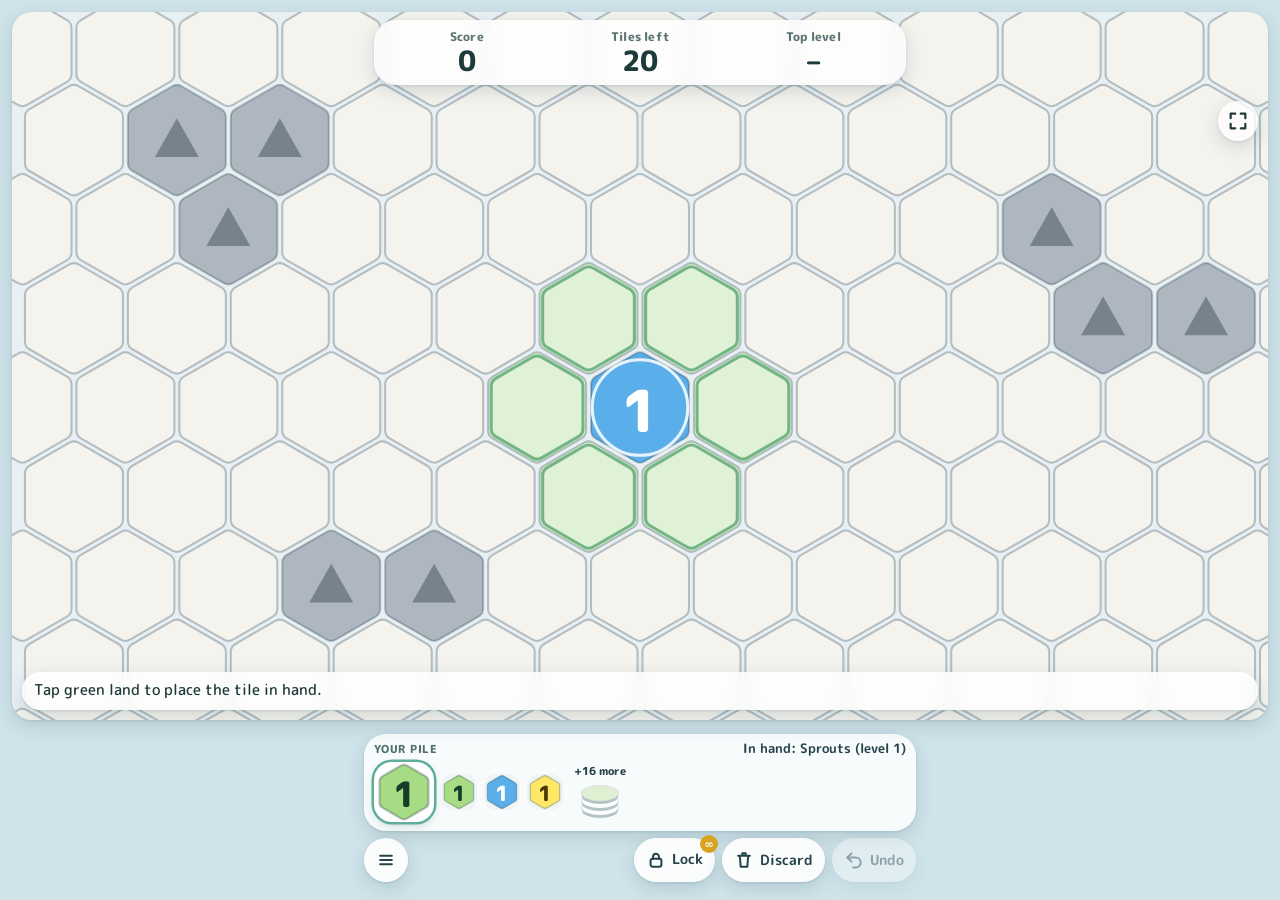
==== commit bd58e866: "LOU-302: Trees (deep green) overgrow a same-level habitat A fourth kind of habitat. Trees are never " ====
--- a/index.html
+++ b/index.html
@@ -72,6 +72,7 @@
     <i class="mgrip" aria-hidden="true"></i>
     <div class="mhead"><b>Flowgrow</b><span id="mSeed"></span></div>
     <p class="fghow">Place tiles near your river. Two tiles of the same level make the next level. River tiles reach more land.</p>
+    <p class="fghow" id="howTrees" hidden></p>
     <p class="fghow" id="howRiver" hidden></p>
     <p class="fghow" id="howBiome" hidden></p>
     <p class="fghow" id="howBare" hidden></p>
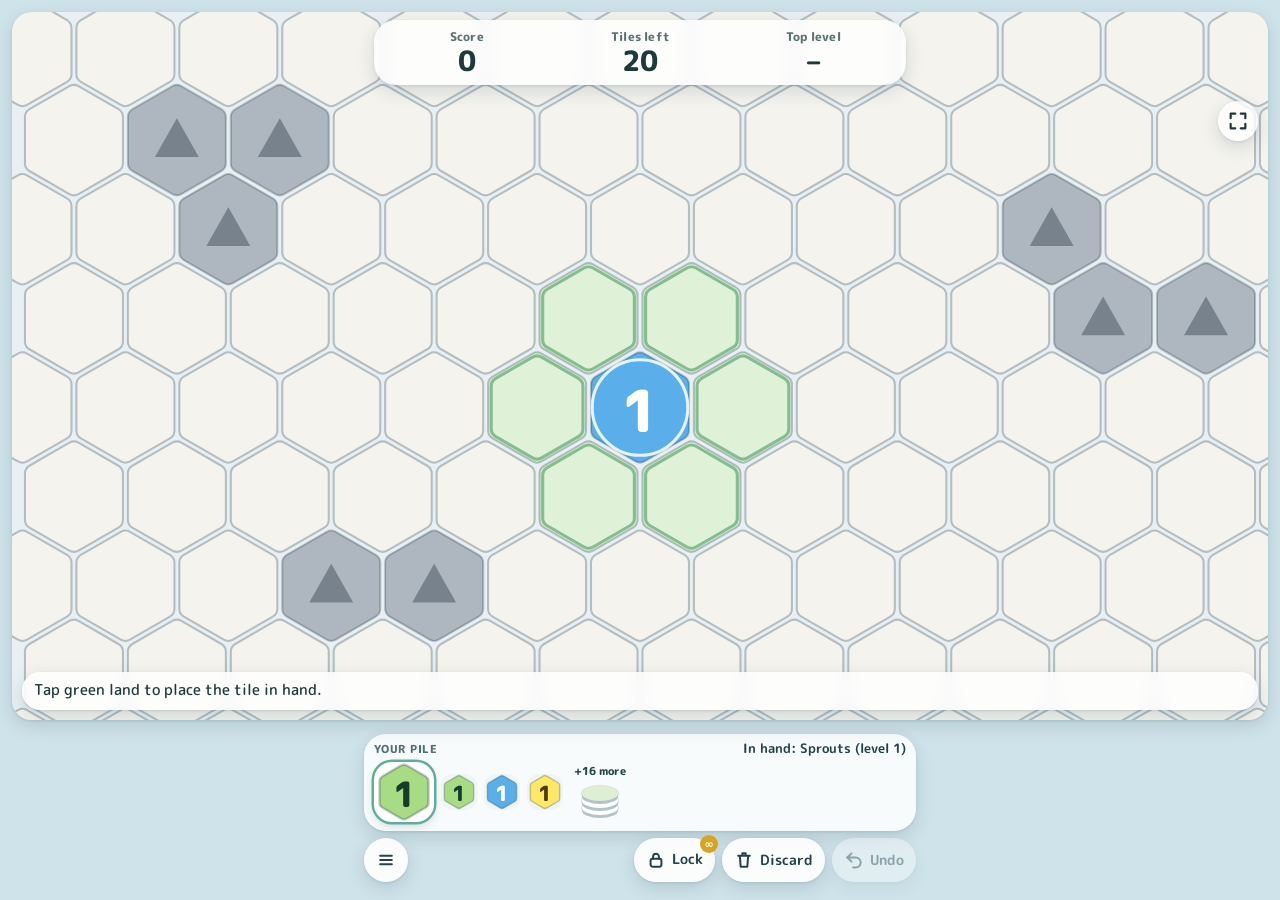
==== commit 5799f2a2: "LOU-304: Upgrade level, the look system and the marsh's reed bed Upgrades part 1 of 3 (spec LOU-303)" ====
--- a/index.html
+++ b/index.html
@@ -75,6 +75,7 @@
     <p class="fghow" id="howTrees" hidden></p>
     <p class="fghow" id="howRiver" hidden></p>
     <p class="fghow" id="howBiome" hidden></p>
+    <p class="fghow" id="howUpgrade" hidden></p>
     <p class="fghow" id="howBare" hidden></p>
     <p class="fghow" id="howLock">There is no limit on locks. Lock a tile to copy its neighbours, at its level or below, to the back of your pile. A locked tile can't grow any more.</p>
     <div class="fgladder" id="ladder" aria-label="The levels"></div>
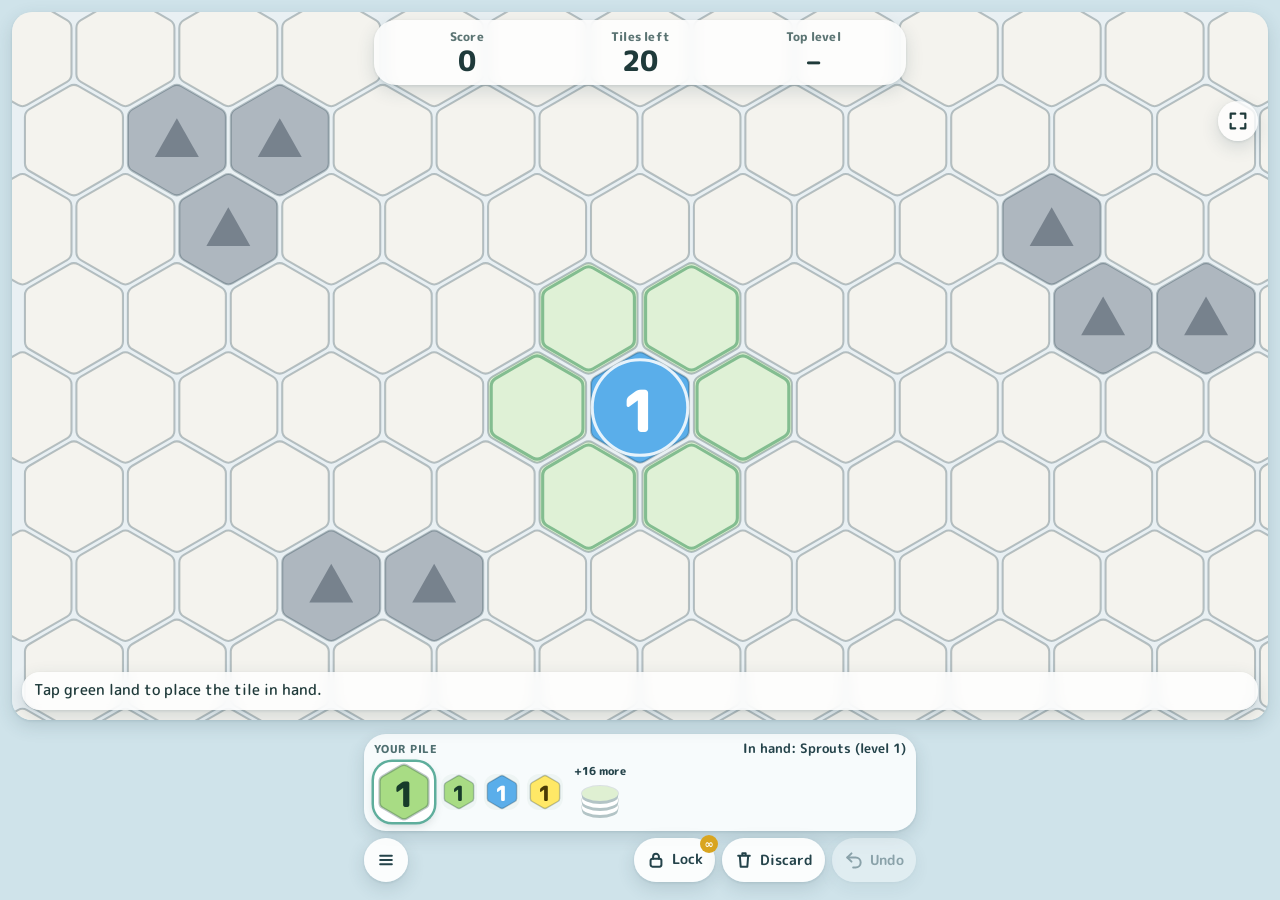
==== commit 2c2834c8: "LOU-305: The pick, and prairie's steppe and meadow Upgrades part 2 of 3 (spec LOU-303). When a prair" ====
--- a/index.html
+++ b/index.html
@@ -1,92 +1,93 @@
-<!doctype html>
-<html lang="en">
-<head>
-<meta charset="utf-8">
-<meta name="viewport" content="width=device-width, initial-scale=1, viewport-fit=cover">
-<title>Flowgrow</title>
-<meta name="description" content="Flowgrow: grow an island from your river. Place tiles, combine the same level, and let the river reach more land.">
-<meta name="robots" content="noindex">
-<meta name="apple-mobile-web-app-capable" content="yes">
-<meta name="mobile-web-app-capable" content="yes">
-<meta name="apple-mobile-web-app-title" content="Flowgrow">
-<meta name="apple-mobile-web-app-status-bar-style" content="default">
-<meta name="theme-color" content="#cfe3ea">
-<link rel="manifest" href="manifest.webmanifest">
-<link rel="apple-touch-icon" href="apple-touch-icon.png">
-<link rel="icon" type="image/png" sizes="192x192" href="icon-192.png">
-<link rel="stylesheet" href="fonts/fonts.css">
-<link rel="stylesheet" href="play.css">
-<link rel="stylesheet" href="flowgrow.css">
-</head>
-<body>
-<!-- Flowgrow (LOU-298, LOU-299): an ecology and nature building game on a hex grid. It began inside Flow Tile and has had its own repo and
-     site since Nov 20, 2026. Its own files are flowgrow.js, flowgrow.css and flowgrow.config.js; play.css is a copy of Flow Tile's stylesheet. -->
-<div class="app fg" id="app">
-  <div class="board" id="board">
-    <canvas id="cv" aria-label="The island"></canvas>
-    <div class="overlay top" id="top">
-      <div class="stats">
-        <div class="stat"><span>Score</span><b id="hScore">0</b></div>
-        <div class="stat"><span>Tiles left</span><b id="hLeft">0</b></div>
-        <div class="stat"><span>Top level</span><b id="hTop">–</b></div>
-      </div>
-    </div>
-    <button type="button" class="icon sq zoom" id="fitBtn" aria-label="Show the whole island"></button>
-    <div class="overlay bottom" id="bottom">
-      <div class="stuck seaq" id="lockq" role="alertdialog" aria-label="Lock this tile?" hidden><span><b id="lockT"></b><small id="lockS"></small></span><div><button type="button" id="lockYes">Lock</button><button type="button" id="lockNo">Cancel</button></div></div>
-      <div class="stuck seaq" id="endq" role="status" hidden><span><b>The pile is empty</b><small>Lock a tile for more copies, or end the run.</small></span><div><button type="button" id="endYes">End run</button></div></div>
-      <div class="msg fade" id="msg" role="status"></div>
-    </div>
-    <div class="lvdone" id="win" style="--t0:0s" hidden>
-      <div class="dsheet" role="dialog" aria-labelledby="winTitle">
-        <i class="mgrip" aria-hidden="true"></i>
-        <div class="dname">Flowgrow</div>
-        <h2 id="winTitle">Every tile is placed</h2>
-        <div class="dscore" id="wScore"></div>
-        <ul id="wGoals"></ul>
-        <button type="button" class="dnext" id="again"><b>Play again</b></button>
-        <div class="dtoast" id="dToast" role="status" hidden></div>
-        <div class="dlinks"><button type="button" id="copyLog">Copy run log</button></div>
-      </div>
-    </div>
-  </div>
-  <div class="actions" id="actions">
-    <!-- the pile, front to back: the tile in hand, the next tiles, the rest of the stack, then the copies banked by locks -->
-    <div class="fgpile" aria-label="Your pile">
-      <div class="fgcap"><b>Your pile</b><span id="hName"></span></div>
-      <div class="fgtray">
-        <div class="fgq" id="queue"></div>
-        <div class="fgstack" id="stack" hidden><b id="stackN"></b><i></i><i></i><i></i></div>
-        <div class="fgbank" id="bank" hidden><span>Back of the pile</span><div id="bankList"></div></div>
-      </div>
-    </div>
-    <div class="fgbtns">
-      <button type="button" id="menuBtn" class="fgb round" aria-label="Menu"><svg viewBox="0 0 24 24" aria-hidden="true"><path d="M5 7h14M5 12h14M5 17h14"/></svg></button>
-      <i class="fgsp"></i>
-      <button type="button" id="lockBtn" class="fgb fglock" aria-label="Lock a tile"><svg viewBox="0 0 24 24" aria-hidden="true"><rect x="5.500" y="10.500" width="13" height="9.500" rx="2.200"/><path d="M8.500 10.500V8a3.500 3.500 0 017 0v2.500"/></svg><span><b>Lock</b><small id="lockIn"></small></span><b class="ubadge" id="lockN">0</b></button>
-      <button type="button" id="discardBtn" class="fgb fgbw" aria-label="Discard this tile"><svg viewBox="0 0 24 24" aria-hidden="true"><path d="M5 7h14M10 7V4h4v3M7 7l1 13h8l1-13"/></svg><b class="fgw">Discard</b></button>
-      <button type="button" id="undoBtn" class="fgb fgbw" aria-label="Undo"><svg viewBox="0 0 24 24" aria-hidden="true"><path d="M9 14L4 9l5-5"/><path d="M4 9h10a6 6 0 010 12h-3"/></svg><b class="fgw">Undo</b></button>
-    </div>
-  </div>
-  <div class="mwrap" id="menu" hidden><div class="msheet" role="dialog" aria-label="Menu">
-    <i class="mgrip" aria-hidden="true"></i>
-    <div class="mhead"><b>Flowgrow</b><span id="mSeed"></span></div>
-    <p class="fghow">Place tiles near your river. Two tiles of the same level make the next level. River tiles reach more land.</p>
-    <p class="fghow" id="howTrees" hidden></p>
-    <p class="fghow" id="howRiver" hidden></p>
-    <p class="fghow" id="howBiome" hidden></p>
-    <p class="fghow" id="howUpgrade" hidden></p>
-    <p class="fghow" id="howBare" hidden></p>
-    <p class="fghow" id="howLock">There is no limit on locks. Lock a tile to copy its neighbours, at its level or below, to the back of your pile. A locked tile can't grow any more.</p>
-    <div class="fgladder" id="ladder" aria-label="The levels"></div>
-    <button type="button" class="mrow" data-m="look"><i class="mico"><svg viewBox="0 0 24 24" aria-hidden="true"><path d="M12 3l7.800 4.500v9L12 21l-7.800-4.500v-9z"/></svg></i><span>Look<small id="lookNote"></small></span></button>
-    <button type="button" class="mrow" data-m="zoom"><i class="mico"><svg viewBox="0 0 24 24" aria-hidden="true"><path d="M4 9V4h5M20 9V4h-5M4 15v5h5M20 15v5h-5"/></svg></i><span>Whole island<small>Zoom out, or back in</small></span></button>
-    <button type="button" class="mrow" data-m="log"><i class="mico"><svg viewBox="0 0 24 24" aria-hidden="true"><path d="M7 4h10v16H7z"/><path d="M10 9h4M10 13h4"/></svg></i><span>Copy run log<small>One line per move</small></span></button>
-    <button type="button" class="mrow rust" data-m="new"><i class="mico"><svg viewBox="0 0 24 24" aria-hidden="true"><path d="M3 12a9 9 0 109-9 9.500 9.500 0 00-6.700 2.800L3 8"/><path d="M3 3v5h5"/></svg></i><span>New run<small>Asks you to confirm</small></span></button>
-    <div class="mconf" id="mConf" hidden><span>Start a new run? This run is lost.</span><button type="button" class="mgo" data-m="newYes">New run</button><button type="button" data-m="newNo">Cancel</button></div>
-  </div></div>
-</div>
-<script src="flowgrow.config.js"></script>
-<script src="flowgrow.js"></script>
-</body>
-</html>
+<!doctype html>
+<html lang="en">
+<head>
+<meta charset="utf-8">
+<meta name="viewport" content="width=device-width, initial-scale=1, viewport-fit=cover">
+<title>Flowgrow</title>
+<meta name="description" content="Flowgrow: grow an island from your river. Place tiles, combine the same level, and let the river reach more land.">
+<meta name="robots" content="noindex">
+<meta name="apple-mobile-web-app-capable" content="yes">
+<meta name="mobile-web-app-capable" content="yes">
+<meta name="apple-mobile-web-app-title" content="Flowgrow">
+<meta name="apple-mobile-web-app-status-bar-style" content="default">
+<meta name="theme-color" content="#cfe3ea">
+<link rel="manifest" href="manifest.webmanifest">
+<link rel="apple-touch-icon" href="apple-touch-icon.png">
+<link rel="icon" type="image/png" sizes="192x192" href="icon-192.png">
+<link rel="stylesheet" href="fonts/fonts.css">
+<link rel="stylesheet" href="play.css">
+<link rel="stylesheet" href="flowgrow.css">
+</head>
+<body>
+<!-- Flowgrow (LOU-298, LOU-299): an ecology and nature building game on a hex grid. It began inside Flow Tile and has had its own repo and
+     site since Nov 20, 2026. Its own files are flowgrow.js, flowgrow.css and flowgrow.config.js; play.css is a copy of Flow Tile's stylesheet. -->
+<div class="app fg" id="app">
+  <div class="board" id="board">
+    <canvas id="cv" aria-label="The island"></canvas>
+    <div class="overlay top" id="top">
+      <div class="stats">
+        <div class="stat"><span>Score</span><b id="hScore">0</b></div>
+        <div class="stat"><span>Tiles left</span><b id="hLeft">0</b></div>
+        <div class="stat"><span>Top level</span><b id="hTop">–</b></div>
+      </div>
+    </div>
+    <button type="button" class="icon sq zoom" id="fitBtn" aria-label="Show the whole island"></button>
+    <div class="overlay bottom" id="bottom">
+      <div class="pickq" id="pickq" role="alertdialog" aria-label="Choose an upgrade" hidden><b>Choose an upgrade</b><div class="pickrow"><button type="button" id="pick0"></button><button type="button" id="pick1"></button></div></div>
+      <div class="stuck seaq" id="lockq" role="alertdialog" aria-label="Lock this tile?" hidden><span><b id="lockT"></b><small id="lockS"></small></span><div><button type="button" id="lockYes">Lock</button><button type="button" id="lockNo">Cancel</button></div></div>
+      <div class="stuck seaq" id="endq" role="status" hidden><span><b>The pile is empty</b><small>Lock a tile for more copies, or end the run.</small></span><div><button type="button" id="endYes">End run</button></div></div>
+      <div class="msg fade" id="msg" role="status"></div>
+    </div>
+    <div class="lvdone" id="win" style="--t0:0s" hidden>
+      <div class="dsheet" role="dialog" aria-labelledby="winTitle">
+        <i class="mgrip" aria-hidden="true"></i>
+        <div class="dname">Flowgrow</div>
+        <h2 id="winTitle">Every tile is placed</h2>
+        <div class="dscore" id="wScore"></div>
+        <ul id="wGoals"></ul>
+        <button type="button" class="dnext" id="again"><b>Play again</b></button>
+        <div class="dtoast" id="dToast" role="status" hidden></div>
+        <div class="dlinks"><button type="button" id="copyLog">Copy run log</button></div>
+      </div>
+    </div>
+  </div>
+  <div class="actions" id="actions">
+    <!-- the pile, front to back: the tile in hand, the next tiles, the rest of the stack, then the copies banked by locks -->
+    <div class="fgpile" aria-label="Your pile">
+      <div class="fgcap"><b>Your pile</b><span id="hName"></span></div>
+      <div class="fgtray">
+        <div class="fgq" id="queue"></div>
+        <div class="fgstack" id="stack" hidden><b id="stackN"></b><i></i><i></i><i></i></div>
+        <div class="fgbank" id="bank" hidden><span>Back of the pile</span><div id="bankList"></div></div>
+      </div>
+    </div>
+    <div class="fgbtns">
+      <button type="button" id="menuBtn" class="fgb round" aria-label="Menu"><svg viewBox="0 0 24 24" aria-hidden="true"><path d="M5 7h14M5 12h14M5 17h14"/></svg></button>
+      <i class="fgsp"></i>
+      <button type="button" id="lockBtn" class="fgb fglock" aria-label="Lock a tile"><svg viewBox="0 0 24 24" aria-hidden="true"><rect x="5.500" y="10.500" width="13" height="9.500" rx="2.200"/><path d="M8.500 10.500V8a3.500 3.500 0 017 0v2.500"/></svg><span><b>Lock</b><small id="lockIn"></small></span><b class="ubadge" id="lockN">0</b></button>
+      <button type="button" id="discardBtn" class="fgb fgbw" aria-label="Discard this tile"><svg viewBox="0 0 24 24" aria-hidden="true"><path d="M5 7h14M10 7V4h4v3M7 7l1 13h8l1-13"/></svg><b class="fgw">Discard</b></button>
+      <button type="button" id="undoBtn" class="fgb fgbw" aria-label="Undo"><svg viewBox="0 0 24 24" aria-hidden="true"><path d="M9 14L4 9l5-5"/><path d="M4 9h10a6 6 0 010 12h-3"/></svg><b class="fgw">Undo</b></button>
+    </div>
+  </div>
+  <div class="mwrap" id="menu" hidden><div class="msheet" role="dialog" aria-label="Menu">
+    <i class="mgrip" aria-hidden="true"></i>
+    <div class="mhead"><b>Flowgrow</b><span id="mSeed"></span></div>
+    <p class="fghow">Place tiles near your river. Two tiles of the same level make the next level. River tiles reach more land.</p>
+    <p class="fghow" id="howTrees" hidden></p>
+    <p class="fghow" id="howRiver" hidden></p>
+    <p class="fghow" id="howBiome" hidden></p>
+    <p class="fghow" id="howUpgrade" hidden></p>
+    <p class="fghow" id="howBare" hidden></p>
+    <p class="fghow" id="howLock">There is no limit on locks. Lock a tile to copy its neighbours, at its level or below, to the back of your pile. A locked tile can't grow any more.</p>
+    <div class="fgladder" id="ladder" aria-label="The levels"></div>
+    <button type="button" class="mrow" data-m="look"><i class="mico"><svg viewBox="0 0 24 24" aria-hidden="true"><path d="M12 3l7.800 4.500v9L12 21l-7.800-4.500v-9z"/></svg></i><span>Look<small id="lookNote"></small></span></button>
+    <button type="button" class="mrow" data-m="zoom"><i class="mico"><svg viewBox="0 0 24 24" aria-hidden="true"><path d="M4 9V4h5M20 9V4h-5M4 15v5h5M20 15v5h-5"/></svg></i><span>Whole island<small>Zoom out, or back in</small></span></button>
+    <button type="button" class="mrow" data-m="log"><i class="mico"><svg viewBox="0 0 24 24" aria-hidden="true"><path d="M7 4h10v16H7z"/><path d="M10 9h4M10 13h4"/></svg></i><span>Copy run log<small>One line per move</small></span></button>
+    <button type="button" class="mrow rust" data-m="new"><i class="mico"><svg viewBox="0 0 24 24" aria-hidden="true"><path d="M3 12a9 9 0 109-9 9.500 9.500 0 00-6.700 2.800L3 8"/><path d="M3 3v5h5"/></svg></i><span>New run<small>Asks you to confirm</small></span></button>
+    <div class="mconf" id="mConf" hidden><span>Start a new run? This run is lost.</span><button type="button" class="mgo" data-m="newYes">New run</button><button type="button" data-m="newNo">Cancel</button></div>
+  </div></div>
+</div>
+<script src="flowgrow.config.js"></script>
+<script src="flowgrow.js"></script>
+</body>
+</html>
--- a/flowgrow.css
+++ b/flowgrow.css
@@ -1,63 +1,74 @@
-/* Flowgrow (LOU-298): only what play.css doesn't cover. The page links play.css for the board, the top bar, the menu
-   sheet and the result sheet, and this file adds the pile and its buttons at the bottom and the list of levels in the menu. */
-.fg .stats{grid-template-columns:1fr 1fr 1fr}
-.fg.app .actions{flex-direction:column;align-items:stretch;gap:7px;padding:6px 4px 6px}
-
-/* the pile, across the bottom, front to back: the tile in hand (large, ringed), the next tiles, the rest of the stack with
-   its count, then the copies banked by locks. "now", not "hand": play.css uses .hand for its pointer */
-.fgpile{display:grid;gap:5px;min-width:0;padding:7px 10px 8px;border-radius:22px;background:rgba(255,255,255,.84);box-shadow:var(--soft)}
-.fgcap{display:flex;justify-content:space-between;align-items:baseline;gap:10px;min-width:0}
-.fgcap b{flex:none;font:800 11px/1.2 var(--hand);letter-spacing:.07em;text-transform:uppercase;color:#4f6f70}
-.fgcap span{min-width:0;font:700 12.5px/1.2 var(--hand);color:#24434a;white-space:nowrap;overflow:hidden;text-overflow:ellipsis}
-.fgtray{display:flex;align-items:center;gap:9px;min-width:0;min-height:62px}
-.fgq{display:flex;align-items:center;gap:7px;flex:none}
-.fgt{position:relative;flex:none;display:grid;place-items:center;width:36px;height:36px;border-radius:12px;background:#eef5f4}
-.fgt canvas{position:static;display:block;border-radius:inherit}
-.fgt.now{width:60px;height:60px;border-radius:18px;background:#fff;box-shadow:0 0 0 2.5px #5fae9c,0 4px 10px rgba(30,60,60,.18)}
-.fgl{position:absolute;right:-4px;bottom:-3px;min-width:15px;height:15px;padding:0 3px;box-sizing:border-box;border-radius:999px;background:#fff;color:#24434a;font:800 10.5px/15px var(--hand);font-style:normal;text-align:center;box-shadow:0 1px 3px rgba(30,60,60,.35)}
-.fgt.now .fgl{right:-5px;bottom:-4px;min-width:20px;height:20px;font-size:13px;line-height:20px}
-.fgempty{padding:0 6px;font:800 14px var(--hand);color:#4f6f70;white-space:nowrap}
-/* the rest of the stack: three tiles lying on each other, and how many more there are */
-.fgstack{position:relative;flex:none;width:56px;height:54px;text-align:center}
-.fgstack[hidden]{display:none}
-.fgstack b{display:block;font:800 10.5px/1.2 var(--hand);color:#24434a;white-space:nowrap}
-.fgstack i{position:absolute;left:10px;width:36px;height:15px;border-radius:50%;background:#fff;box-shadow:0 3px 0 #b3c4c6,0 0 0 1px rgba(36,67,74,.14)}
-.fgstack i:nth-of-type(1){top:35px}.fgstack i:nth-of-type(2){top:28px}.fgstack i:nth-of-type(3){top:21px;background:#dff0d2}
-
-/* the buttons under the pile: Menu on the left; Lock, Discard and Undo on the right, each with its word */
-.fgbtns{display:flex;align-items:center;gap:7px;min-width:0}
-.fgsp{flex:1}
-.fg button.fgb{position:relative;flex:none;display:flex;align-items:center;gap:6px;height:44px;padding:0 12px;border:0;border-radius:999px;background:rgba(255,255,255,.9);color:#24434a;box-shadow:var(--soft);font:800 13.5px/1 var(--hand);white-space:nowrap}
-.fg button.fgb svg{flex:none;width:20px;height:20px;fill:none;stroke:currentColor;stroke-width:2.4;stroke-linecap:round;stroke-linejoin:round}
-.fg button.fgb.round{width:44px;padding:0;justify-content:center}
-.fg button.fgb:disabled{opacity:.4}
-.fg button.fgb span{display:grid;gap:2px;justify-items:start}
-.fg button.fgb small{font:700 9.5px/1 var(--hand);color:#4f6f70}
-
-/* locking (LOU-299): the Lock button with the locks held and the tiles until the next one, a mark on copies, and the
-   copies waiting at the back of the pile, in order (they scroll sideways) */
-.fglock .ubadge{background:#d9a520}
-.fglock.none{color:#8b9b9d}.fglock.none .ubadge{background:#9aa9ab}
-.fg button.fglock.on{background:#fff3cf;box-shadow:0 0 0 2.5px #d9a520,var(--soft)}
-.fgt.copy::before{content:"";position:absolute;left:-2px;top:-2px;width:7px;height:7px;border-radius:50%;background:#d9a520;box-shadow:0 0 0 1.5px #fff}
-.fgbank{flex:1;min-width:0;display:grid;gap:3px;align-content:center;padding-left:9px;border-left:1.5px dashed #c3d2d4}
-.fgbank[hidden]{display:none}
-.fgbank>span{font:700 9.5px/1 var(--hand);color:#4f6f70;white-space:nowrap}
-#bankList{display:flex;gap:6px;min-width:0;overflow-x:auto;padding:2px 5px 5px 3px;scrollbar-width:none}
-#bankList .fgt{width:26px;height:26px;border-radius:8px}
-#bankList .fgl{right:-4px;bottom:-4px;min-width:13px;height:13px;font-size:9.5px;line-height:13px}
-@media (max-width:379px){.fgt{width:32px;height:32px}.fgt.now{width:54px;height:54px}.fgtray{gap:6px}.fgq{gap:5px}.fgstack{width:50px}.fgstack i{left:7px}
-  .fgw{display:none}.fg button.fgbw{width:44px;padding:0;justify-content:center}}
-
-/* the menu: how to play, and the levels side by side */
-.fghow{margin:0 4px 10px;font:500 14px/1.4 var(--hand);color:#24434a}
-.fgladder{display:grid;grid-template-columns:repeat(auto-fill,minmax(52px,1fr));gap:8px 4px;margin:0 0 10px;padding:10px 4px 8px;border-radius:16px;background:linear-gradient(180deg,#a9d98e,#86c46f)}
-.fgladder>div{display:grid;justify-items:center;align-content:end;gap:5px;min-width:0}
-.fgladder .fgt{width:40px;height:40px;background:none}
-.fgladder small{display:block;font:700 9.5px/1.15 var(--hand);color:#173c2a;text-align:center}
-.fgladder small b{display:block;font-weight:800;font-size:11px;color:#0f3a33}
-.fg .dlinks{justify-content:space-around}
-
-/* the simple look (Dan, Nov 20): the number is on the tile itself, so the level badge on the pile's tiles isn't needed, and the board is flat and clean */
-.fg.simple .fgl{display:none}
-.fg.simple .board::after{display:none}
+/* Flowgrow (LOU-298): only what play.css doesn't cover. The page links play.css for the board, the top bar, the menu
+   sheet and the result sheet, and this file adds the pile and its buttons at the bottom and the list of levels in the menu. */
+.fg .stats{grid-template-columns:1fr 1fr 1fr}
+.fg.app .actions{flex-direction:column;align-items:stretch;gap:7px;padding:6px 4px 6px}
+
+/* the pile, across the bottom, front to back: the tile in hand (large, ringed), the next tiles, the rest of the stack with
+   its count, then the copies banked by locks. "now", not "hand": play.css uses .hand for its pointer */
+.fgpile{display:grid;gap:5px;min-width:0;padding:7px 10px 8px;border-radius:22px;background:rgba(255,255,255,.84);box-shadow:var(--soft)}
+.fgcap{display:flex;justify-content:space-between;align-items:baseline;gap:10px;min-width:0}
+.fgcap b{flex:none;font:800 11px/1.2 var(--hand);letter-spacing:.07em;text-transform:uppercase;color:#4f6f70}
+.fgcap span{min-width:0;font:700 12.5px/1.2 var(--hand);color:#24434a;white-space:nowrap;overflow:hidden;text-overflow:ellipsis}
+.fgtray{display:flex;align-items:center;gap:9px;min-width:0;min-height:62px}
+.fgq{display:flex;align-items:center;gap:7px;flex:none}
+.fgt{position:relative;flex:none;display:grid;place-items:center;width:36px;height:36px;border-radius:12px;background:#eef5f4}
+.fgt canvas{position:static;display:block;border-radius:inherit}
+.fgt.now{width:60px;height:60px;border-radius:18px;background:#fff;box-shadow:0 0 0 2.5px #5fae9c,0 4px 10px rgba(30,60,60,.18)}
+.fgl{position:absolute;right:-4px;bottom:-3px;min-width:15px;height:15px;padding:0 3px;box-sizing:border-box;border-radius:999px;background:#fff;color:#24434a;font:800 10.5px/15px var(--hand);font-style:normal;text-align:center;box-shadow:0 1px 3px rgba(30,60,60,.35)}
+.fgt.now .fgl{right:-5px;bottom:-4px;min-width:20px;height:20px;font-size:13px;line-height:20px}
+.fgempty{padding:0 6px;font:800 14px var(--hand);color:#4f6f70;white-space:nowrap}
+/* the rest of the stack: three tiles lying on each other, and how many more there are */
+.fgstack{position:relative;flex:none;width:56px;height:54px;text-align:center}
+.fgstack[hidden]{display:none}
+.fgstack b{display:block;font:800 10.5px/1.2 var(--hand);color:#24434a;white-space:nowrap}
+.fgstack i{position:absolute;left:10px;width:36px;height:15px;border-radius:50%;background:#fff;box-shadow:0 3px 0 #b3c4c6,0 0 0 1px rgba(36,67,74,.14)}
+.fgstack i:nth-of-type(1){top:35px}.fgstack i:nth-of-type(2){top:28px}.fgstack i:nth-of-type(3){top:21px;background:#dff0d2}
+
+/* the buttons under the pile: Menu on the left; Lock, Discard and Undo on the right, each with its word */
+.fgbtns{display:flex;align-items:center;gap:7px;min-width:0}
+.fgsp{flex:1}
+.fg button.fgb{position:relative;flex:none;display:flex;align-items:center;gap:6px;height:44px;padding:0 12px;border:0;border-radius:999px;background:rgba(255,255,255,.9);color:#24434a;box-shadow:var(--soft);font:800 13.5px/1 var(--hand);white-space:nowrap}
+.fg button.fgb svg{flex:none;width:20px;height:20px;fill:none;stroke:currentColor;stroke-width:2.4;stroke-linecap:round;stroke-linejoin:round}
+.fg button.fgb.round{width:44px;padding:0;justify-content:center}
+.fg button.fgb:disabled{opacity:.4}
+.fg button.fgb span{display:grid;gap:2px;justify-items:start}
+.fg button.fgb small{font:700 9.5px/1 var(--hand);color:#4f6f70}
+
+/* locking (LOU-299): the Lock button with the locks held and the tiles until the next one, a mark on copies, and the
+   copies waiting at the back of the pile, in order (they scroll sideways) */
+.fglock .ubadge{background:#d9a520}
+.fglock.none{color:#8b9b9d}.fglock.none .ubadge{background:#9aa9ab}
+.fg button.fglock.on{background:#fff3cf;box-shadow:0 0 0 2.5px #d9a520,var(--soft)}
+.fgt.copy::before{content:"";position:absolute;left:-2px;top:-2px;width:7px;height:7px;border-radius:50%;background:#d9a520;box-shadow:0 0 0 1.5px #fff}
+.fgbank{flex:1;min-width:0;display:grid;gap:3px;align-content:center;padding-left:9px;border-left:1.5px dashed #c3d2d4}
+.fgbank[hidden]{display:none}
+.fgbank>span{font:700 9.5px/1 var(--hand);color:#4f6f70;white-space:nowrap}
+#bankList{display:flex;gap:6px;min-width:0;overflow-x:auto;padding:2px 5px 5px 3px;scrollbar-width:none}
+#bankList .fgt{width:26px;height:26px;border-radius:8px}
+#bankList .fgl{right:-4px;bottom:-4px;min-width:13px;height:13px;font-size:9.5px;line-height:13px}
+@media (max-width:379px){.fgt{width:32px;height:32px}.fgt.now{width:54px;height:54px}.fgtray{gap:6px}.fgq{gap:5px}.fgstack{width:50px}.fgstack i{left:7px}
+  .fgw{display:none}.fg button.fgbw{width:44px;padding:0;justify-content:center}}
+
+/* the pick (LOU-305): a small card above the pile with one large button for each of the two upgrades */
+.pickq{pointer-events:auto;display:grid;gap:8px;margin:0 2px 8px;padding:10px 12px 12px;border-radius:18px;background:rgba(255,255,255,.96);box-shadow:var(--soft);color:#24434a;font-family:var(--hand);animation:msgpop .3s cubic-bezier(.3,1.5,.5,1)}
+.pickq[hidden]{display:none}
+.pickq>b{font-weight:800;font-size:15px}
+.pickrow{display:grid;grid-template-columns:1fr 1fr;gap:8px}
+.fg .pickq button{display:grid;grid-template-columns:26px 1fr;column-gap:8px;row-gap:2px;align-items:center;align-content:start;text-align:left;min-height:70px;padding:9px 10px;border:0;border-radius:14px;background:#eef4f2;color:#24434a;box-shadow:none;font:800 15px/1.15 var(--hand)}
+.fg .pickq button canvas{position:static;display:block;grid-column:1;grid-row:1 / span 2;align-self:start}
+.fg .pickq button b{grid-column:2;grid-row:1;font-weight:800}
+.fg .pickq button small{grid-column:2;grid-row:2;display:block;font:500 12px/1.25 var(--hand);color:#4f6f70}
+.fg .pickq button:active{background:#d9efe7}
+
+/* the menu: how to play, and the levels side by side */
+.fghow{margin:0 4px 10px;font:500 14px/1.4 var(--hand);color:#24434a}
+.fgladder{display:grid;grid-template-columns:repeat(auto-fill,minmax(52px,1fr));gap:8px 4px;margin:0 0 10px;padding:10px 4px 8px;border-radius:16px;background:linear-gradient(180deg,#a9d98e,#86c46f)}
+.fgladder>div{display:grid;justify-items:center;align-content:end;gap:5px;min-width:0}
+.fgladder .fgt{width:40px;height:40px;background:none}
+.fgladder small{display:block;font:700 9.5px/1.15 var(--hand);color:#173c2a;text-align:center}
+.fgladder small b{display:block;font-weight:800;font-size:11px;color:#0f3a33}
+.fg .dlinks{justify-content:space-around}
+
+/* the simple look (Dan, Nov 20): the number is on the tile itself, so the level badge on the pile's tiles isn't needed, and the board is flat and clean */
+.fg.simple .fgl{display:none}
+.fg.simple .board::after{display:none}
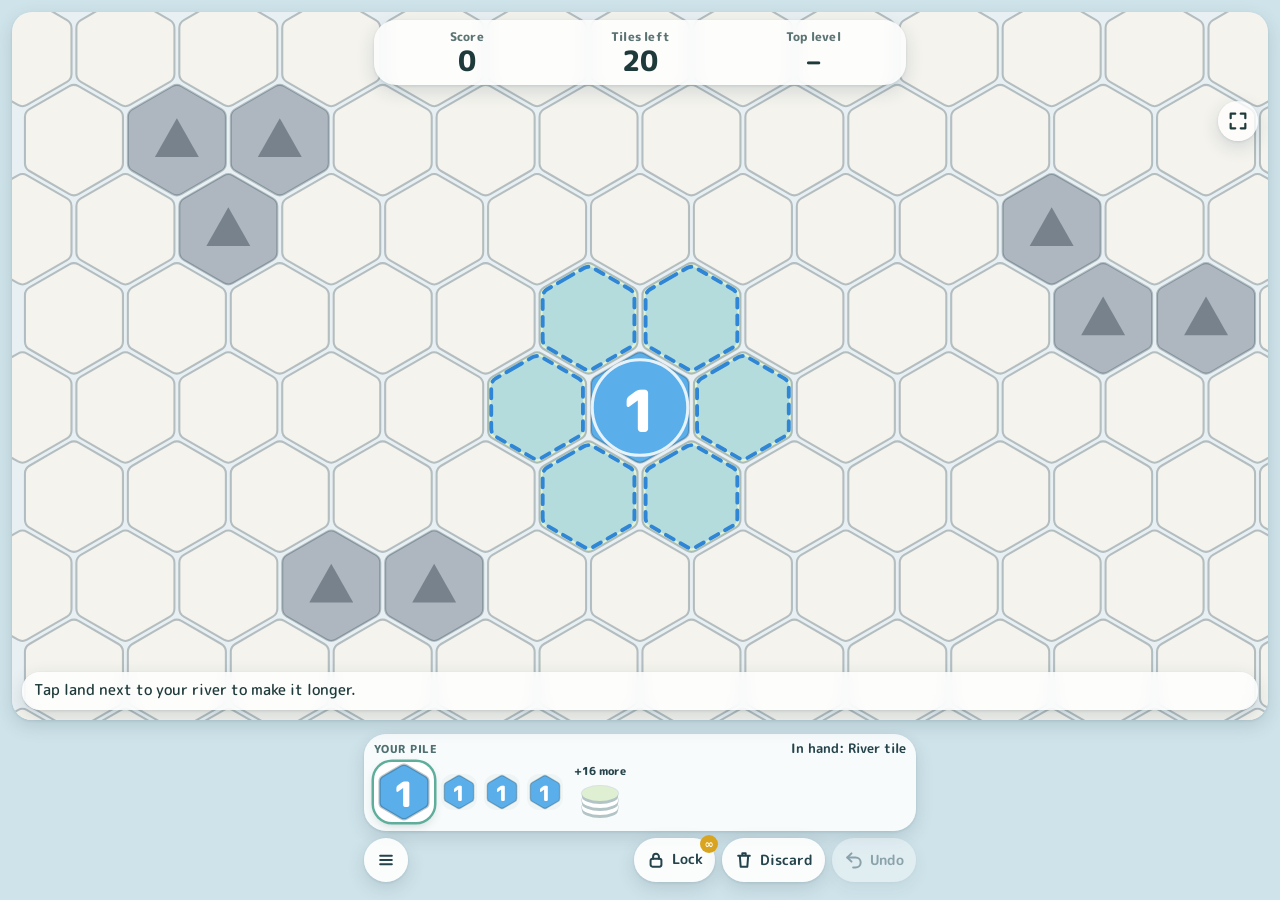
==== commit 6a63aaab: "LOU-309: Marsh scores more for each river tile it touches (marshRiverMultiplier, off by default) Eve" ====
--- a/index.html
+++ b/index.html
@@ -73,6 +73,7 @@
     <i class="mgrip" aria-hidden="true"></i>
     <div class="mhead"><b>Flowgrow</b><span id="mSeed"></span></div>
     <p class="fghow">Place tiles near your river. Two tiles of the same level make the next level. River tiles reach more land.</p>
+    <p class="fghow" id="howAddr" hidden></p>
     <p class="fghow" id="howTrees" hidden></p>
     <p class="fghow" id="howRiver" hidden></p>
     <p class="fghow" id="howBiome" hidden></p>
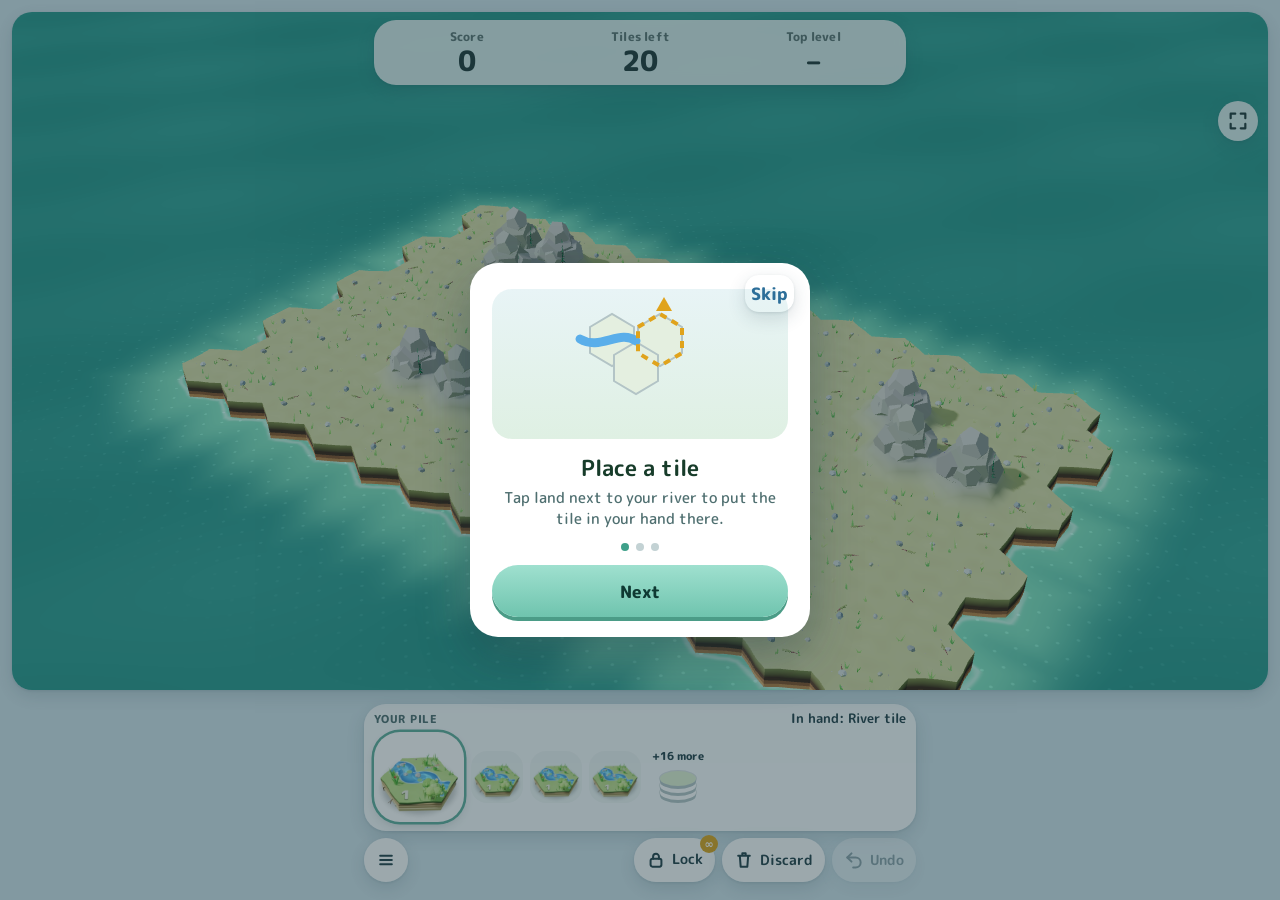
==== commit 1cc1f96c: "LOU-316: The play page, the public Flowgrow with graphics, the canon look Dan, Nov 22: "...the secon" ====
--- a/index.html
+++ b/index.html
@@ -6,89 +6,32 @@
 <title>Flowgrow</title>
 <meta name="description" content="Flowgrow: grow an island from your river. Place tiles, combine the same level, and let the river reach more land.">
 <meta name="robots" content="noindex">
-<meta name="apple-mobile-web-app-capable" content="yes">
-<meta name="mobile-web-app-capable" content="yes">
-<meta name="apple-mobile-web-app-title" content="Flowgrow">
-<meta name="apple-mobile-web-app-status-bar-style" content="default">
 <meta name="theme-color" content="#cfe3ea">
-<link rel="manifest" href="manifest.webmanifest">
-<link rel="apple-touch-icon" href="apple-touch-icon.png">
+<meta property="og:type" content="website">
+<meta property="og:site_name" content="Flowgrow">
+<meta property="og:title" content="Flowgrow">
+<meta property="og:description" content="Flowgrow: grow an island from your river. Place tiles, combine the same level, and let the river reach more land.">
+<meta property="og:url" content="https://danrossli.github.io/flowgrow/">
+<meta property="og:image" content="https://danrossli.github.io/flowgrow/share.png">
+<meta property="og:image:width" content="1200">
+<meta property="og:image:height" content="630">
+<meta name="twitter:card" content="summary_large_image">
+<meta name="twitter:image" content="https://danrossli.github.io/flowgrow/share.png">
 <link rel="icon" type="image/png" sizes="192x192" href="icon-192.png">
-<link rel="stylesheet" href="fonts/fonts.css">
-<link rel="stylesheet" href="play.css">
-<link rel="stylesheet" href="flowgrow.css">
+<link rel="canonical" href="https://danrossli.github.io/flowgrow/play/">
+<noscript><meta http-equiv="refresh" content="0; url=play/"></noscript>
+<style>body{margin:0;min-height:100vh;display:grid;place-items:center;background:#cfe3ea;color:#24434a;font:600 16px system-ui,sans-serif}a{color:#2c6e99}</style>
 </head>
 <body>
-<!-- Flowgrow (LOU-298, LOU-299): an ecology and nature building game on a hex grid. It began inside Flow Tile and has had its own repo and
-     site since Nov 20, 2026. Its own files are flowgrow.js, flowgrow.css and flowgrow.config.js; play.css is a copy of Flow Tile's stylesheet. -->
-<div class="app fg" id="app">
-  <div class="board" id="board">
-    <canvas id="cv" aria-label="The island"></canvas>
-    <div class="overlay top" id="top">
-      <div class="stats">
-        <div class="stat"><span>Score</span><b id="hScore">0</b></div>
-        <div class="stat"><span>Tiles left</span><b id="hLeft">0</b></div>
-        <div class="stat"><span>Top level</span><b id="hTop">–</b></div>
-      </div>
-    </div>
-    <button type="button" class="icon sq zoom" id="fitBtn" aria-label="Show the whole island"></button>
-    <div class="overlay bottom" id="bottom">
-      <div class="pickq" id="pickq" role="alertdialog" aria-label="Choose an upgrade" hidden><b>Choose an upgrade</b><div class="pickrow"><button type="button" id="pick0"></button><button type="button" id="pick1"></button></div></div>
-      <div class="stuck seaq" id="lockq" role="alertdialog" aria-label="Lock this tile?" hidden><span><b id="lockT"></b><small id="lockS"></small></span><div><button type="button" id="lockYes">Lock</button><button type="button" id="lockNo">Cancel</button></div></div>
-      <div class="stuck seaq" id="endq" role="status" hidden><span><b>The pile is empty</b><small>Lock a tile for more copies, or end the run.</small></span><div><button type="button" id="endYes">End run</button></div></div>
-      <div class="msg fade" id="msg" role="status"></div>
-    </div>
-    <div class="lvdone" id="win" style="--t0:0s" hidden>
-      <div class="dsheet" role="dialog" aria-labelledby="winTitle">
-        <i class="mgrip" aria-hidden="true"></i>
-        <div class="dname">Flowgrow</div>
-        <h2 id="winTitle">Every tile is placed</h2>
-        <div class="dscore" id="wScore"></div>
-        <ul id="wGoals"></ul>
-        <button type="button" class="dnext" id="again"><b>Play again</b></button>
-        <div class="dtoast" id="dToast" role="status" hidden></div>
-        <div class="dlinks"><button type="button" id="copyLog">Copy run log</button></div>
-      </div>
-    </div>
-  </div>
-  <div class="actions" id="actions">
-    <!-- the pile, front to back: the tile in hand, the next tiles, the rest of the stack, then the copies banked by locks -->
-    <div class="fgpile" aria-label="Your pile">
-      <div class="fgcap"><b>Your pile</b><span id="hName"></span></div>
-      <div class="fgtray">
-        <div class="fgq" id="queue"></div>
-        <div class="fgstack" id="stack" hidden><b id="stackN"></b><i></i><i></i><i></i></div>
-        <div class="fgbank" id="bank" hidden><span>Back of the pile</span><div id="bankList"></div></div>
-      </div>
-    </div>
-    <div class="fgbtns">
-      <button type="button" id="menuBtn" class="fgb round" aria-label="Menu"><svg viewBox="0 0 24 24" aria-hidden="true"><path d="M5 7h14M5 12h14M5 17h14"/></svg></button>
-      <i class="fgsp"></i>
-      <button type="button" id="lockBtn" class="fgb fglock" aria-label="Lock a tile"><svg viewBox="0 0 24 24" aria-hidden="true"><rect x="5.500" y="10.500" width="13" height="9.500" rx="2.200"/><path d="M8.500 10.500V8a3.500 3.500 0 017 0v2.500"/></svg><span><b>Lock</b><small id="lockIn"></small></span><b class="ubadge" id="lockN">0</b></button>
-      <button type="button" id="discardBtn" class="fgb fgbw" aria-label="Discard this tile"><svg viewBox="0 0 24 24" aria-hidden="true"><path d="M5 7h14M10 7V4h4v3M7 7l1 13h8l1-13"/></svg><b class="fgw">Discard</b></button>
-      <button type="button" id="undoBtn" class="fgb fgbw" aria-label="Undo"><svg viewBox="0 0 24 24" aria-hidden="true"><path d="M9 14L4 9l5-5"/><path d="M4 9h10a6 6 0 010 12h-3"/></svg><b class="fgw">Undo</b></button>
-    </div>
-  </div>
-  <div class="mwrap" id="menu" hidden><div class="msheet" role="dialog" aria-label="Menu">
-    <i class="mgrip" aria-hidden="true"></i>
-    <div class="mhead"><b>Flowgrow</b><span id="mSeed"></span></div>
-    <p class="fghow">Place tiles near your river. Two tiles of the same level make the next level. River tiles reach more land.</p>
-    <p class="fghow" id="howAddr" hidden></p>
-    <p class="fghow" id="howTrees" hidden></p>
-    <p class="fghow" id="howRiver" hidden></p>
-    <p class="fghow" id="howBiome" hidden></p>
-    <p class="fghow" id="howUpgrade" hidden></p>
-    <p class="fghow" id="howBare" hidden></p>
-    <p class="fghow" id="howLock">There is no limit on locks. Lock a tile to copy its neighbours, at its level or below, to the back of your pile. A locked tile can't grow any more.</p>
-    <div class="fgladder" id="ladder" aria-label="The levels"></div>
-    <button type="button" class="mrow" data-m="look"><i class="mico"><svg viewBox="0 0 24 24" aria-hidden="true"><path d="M12 3l7.800 4.500v9L12 21l-7.800-4.500v-9z"/></svg></i><span>Look<small id="lookNote"></small></span></button>
-    <button type="button" class="mrow" data-m="zoom"><i class="mico"><svg viewBox="0 0 24 24" aria-hidden="true"><path d="M4 9V4h5M20 9V4h-5M4 15v5h5M20 15v5h-5"/></svg></i><span>Whole island<small>Zoom out, or back in</small></span></button>
-    <button type="button" class="mrow" data-m="log"><i class="mico"><svg viewBox="0 0 24 24" aria-hidden="true"><path d="M7 4h10v16H7z"/><path d="M10 9h4M10 13h4"/></svg></i><span>Copy run log<small>One line per move</small></span></button>
-    <button type="button" class="mrow rust" data-m="new"><i class="mico"><svg viewBox="0 0 24 24" aria-hidden="true"><path d="M3 12a9 9 0 109-9 9.500 9.500 0 00-6.700 2.800L3 8"/><path d="M3 3v5h5"/></svg></i><span>New run<small>Asks you to confirm</small></span></button>
-    <div class="mconf" id="mConf" hidden><span>Start a new run? This run is lost.</span><button type="button" class="mgo" data-m="newYes">New run</button><button type="button" data-m="newNo">Cancel</button></div>
-  </div></div>
-</div>
-<script src="flowgrow.config.js"></script>
-<script src="flowgrow.js"></script>
+<!-- The bare address is a front door (LOU-316). The game is at play/; the test build (the rules, no graphics) is at test/. A link that carries rules or a seed (?treeShare=0, ?seed=7 ...) is a test link, so it goes to
+     test/; every other link goes to play/. The query string and the hash are kept, so an old link still works. A run saved on this device is under the same keys on both addresses (the play page's), so it is not lost. -->
+<p><a href="play/">Flowgrow</a></p>
+<script>
+(function () {
+  var q = location.search, keys = q.replace(/^\?/, "").split("&").map(function (p) { return p.split("=")[0] }).filter(Boolean);
+  var play = { look: 1, example: 1, dev: 1, q: 1, time: 1 }, test = keys.some(function (k) { return !play[k] });
+  location.replace((test ? "test/" : "play/") + q + location.hash);
+})();
+</script>
 </body>
 </html>
